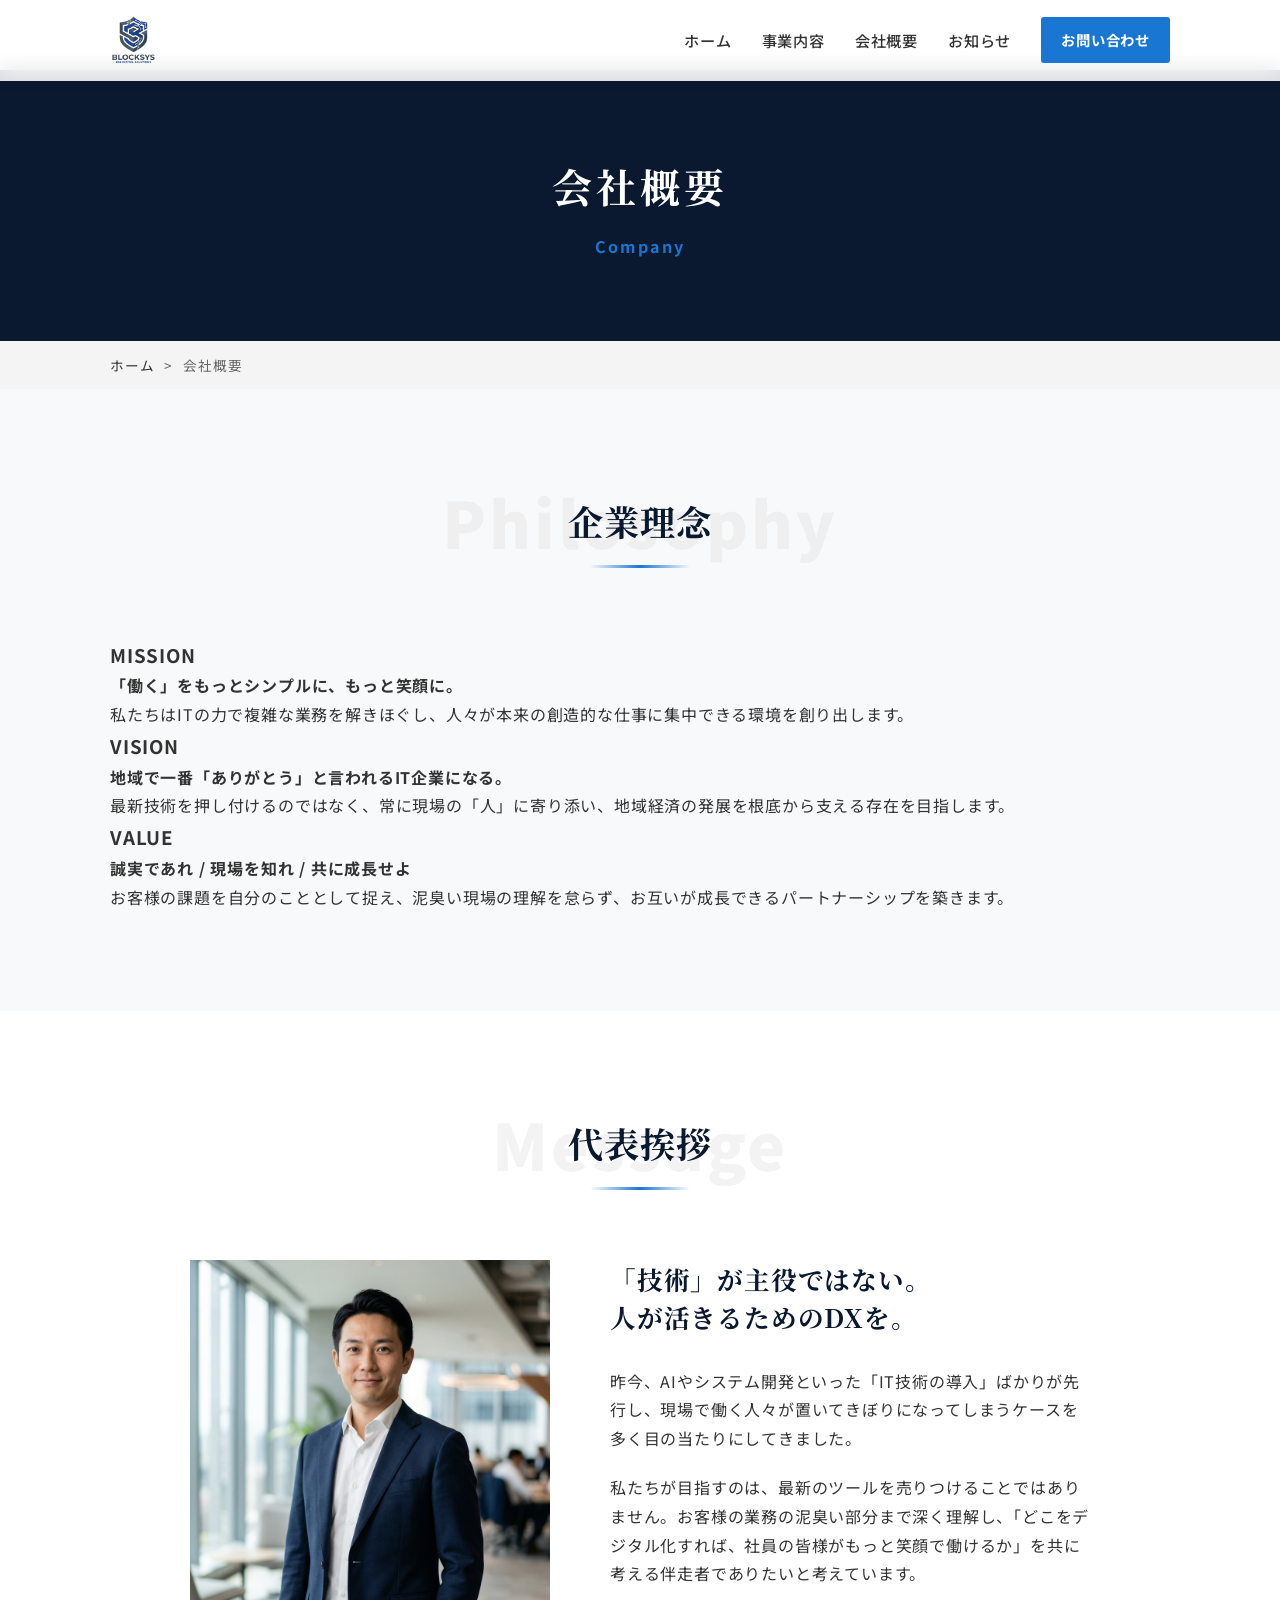
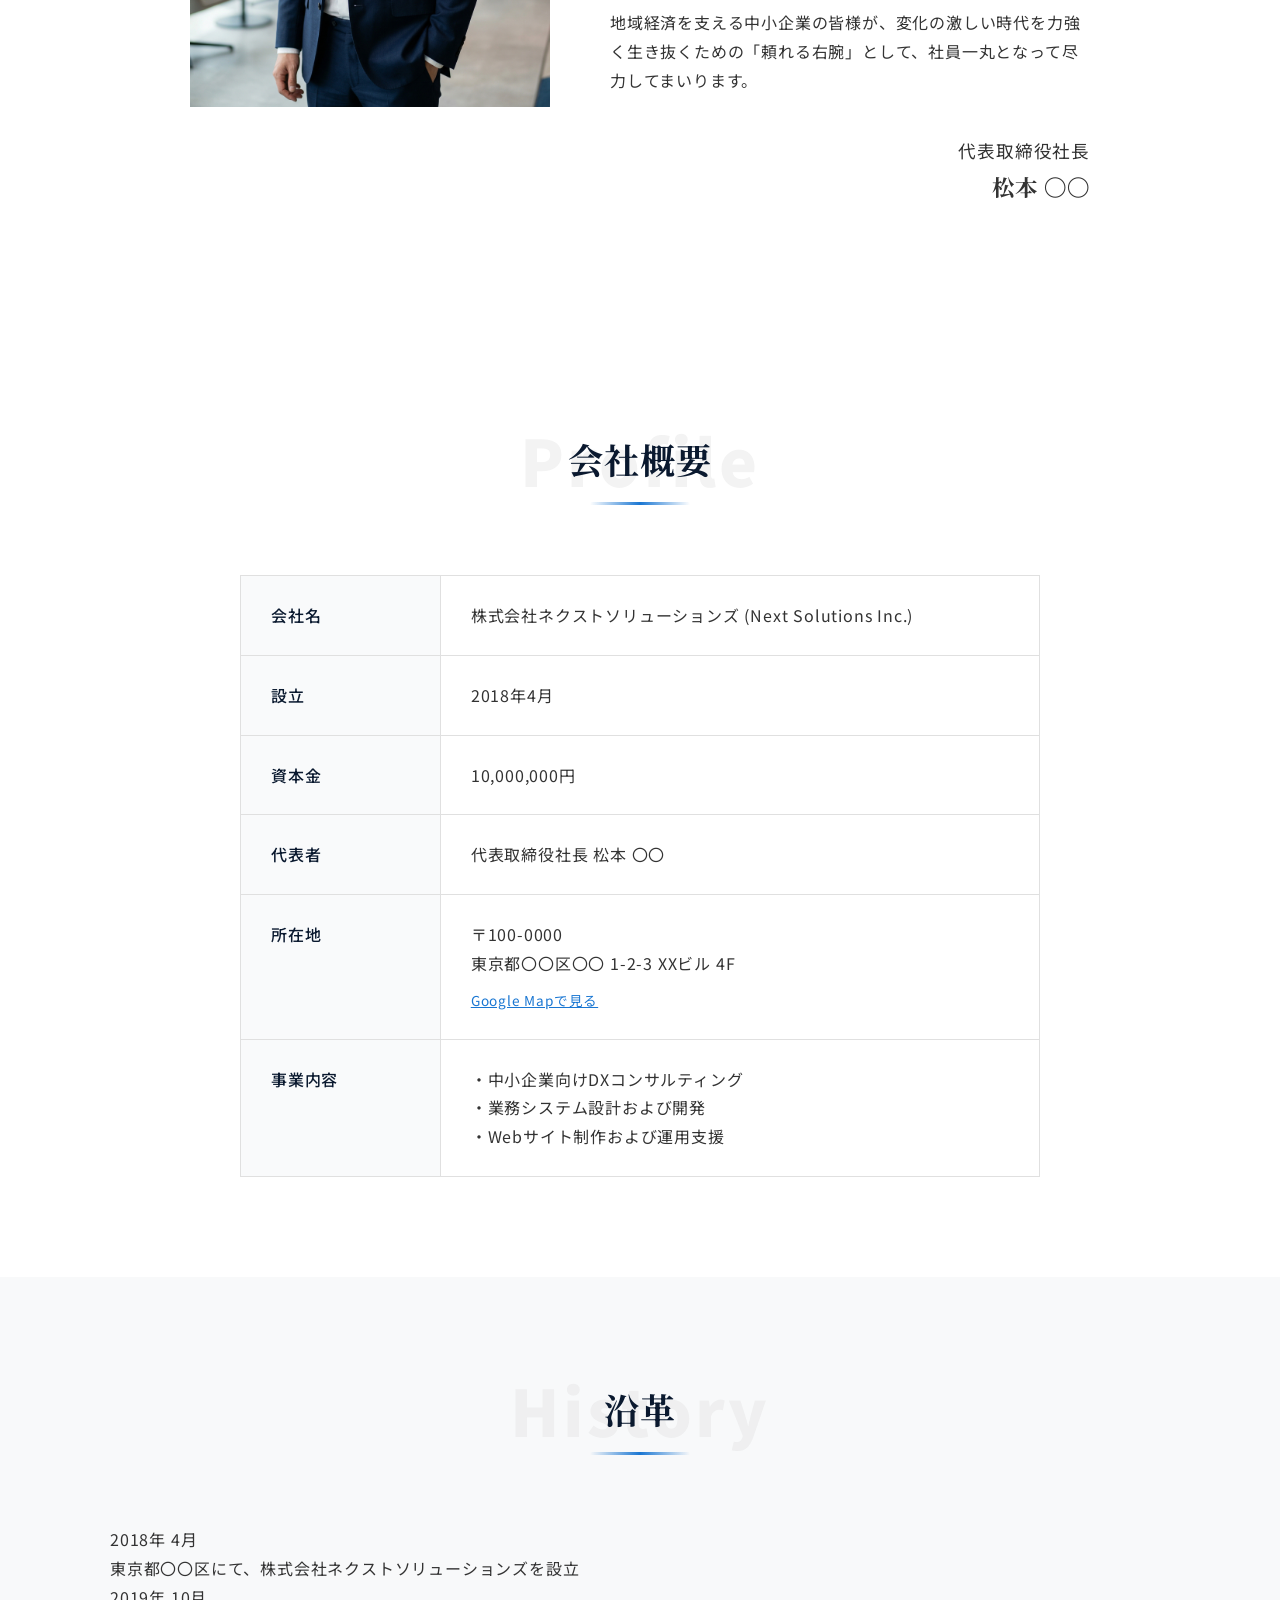
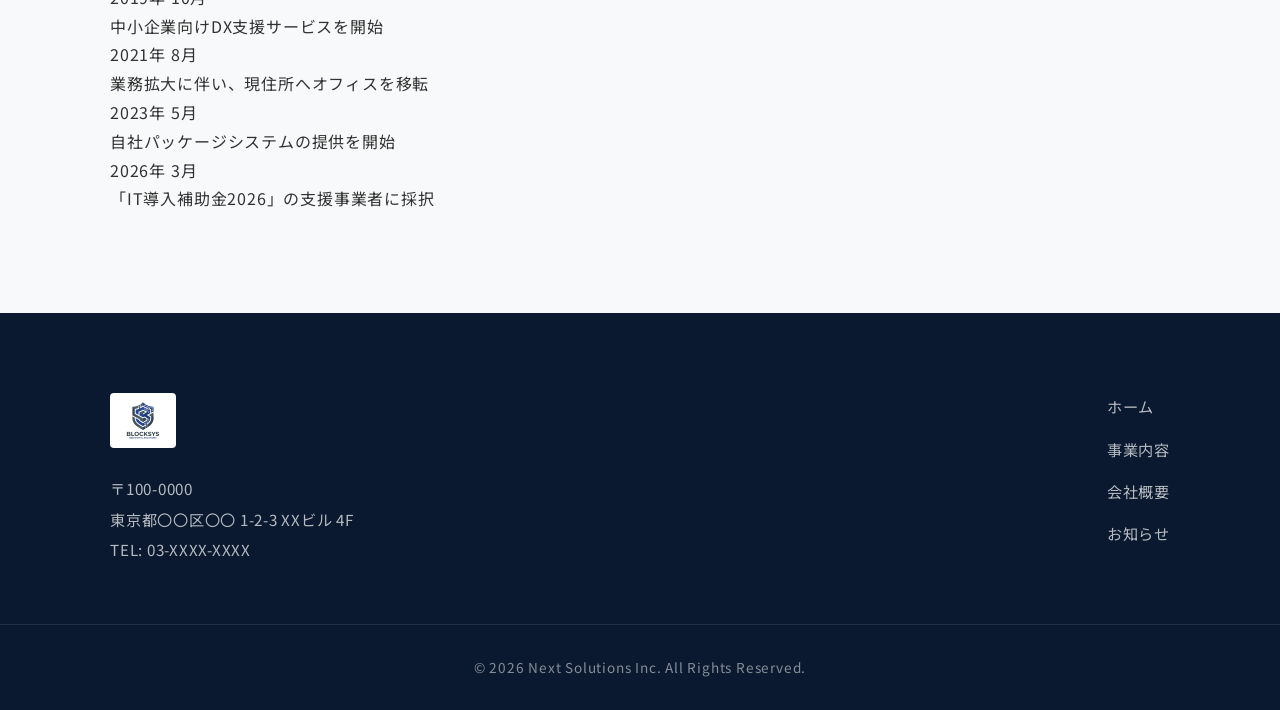
==== company.html @ 3fc7dc07 "git pull origin main --allow-unrelated-histories" ====
<!DOCTYPE html>
<html lang="ja">
<head>
    <meta charset="UTF-8">
    <meta name="viewport" content="width=device-width, initial-scale=1.0">
    <title>会社概要 | 株式会社ネクストソリューションズ</title>
    <link rel="stylesheet" href="style.css">
    <link href="https://fonts.googleapis.com/css2?family=Noto+Sans+JP:wght@400;500;700&family=Noto+Serif+JP:wght@400;700&display=swap" rel="stylesheet">
    <style>
        .fade-in-up {
            opacity: 0;
            transform: translateY(30px);
            transition: opacity 0.8s ease-out, transform 0.8s ease-out;
        }
        .fade-in-up.is-visible {
            opacity: 1;
            transform: translateY(0);
        }
    </style>
</head>
<body>

    <!-- ローディング画面 -->
    <div id="loading" class="loading">
        <div class="loading-inner">
            <img src="images/logo.png" alt="Next Solutions" class="loading-logo">
            <div class="spinner"></div>
        </div>
    </div>

    <header class="header">
        <div class="container header-inner">
            <a href="index.html" class="logo"><img src="images/logo.png" alt="Next Solutions"></a>
            <nav class="global-nav">
                <ul>
                    <li><a href="index.html">ホーム</a></li>
                    <li><a href="service.html">事業内容</a></li>
                    <li><a href="company.html">会社概要</a></li>
                    <li><a href="index.html#news">お知らせ</a></li>
                </ul>
                <a href="contact.html" class="btn-contact-header">お問い合わせ</a>
            </nav>
            <button class="menu-toggle">
                <span></span><span></span><span></span>
            </button>
        </div>
    </header>

    <div class="page-header">
        <div class="container">
            <h1 class="page-title fade-in-up">会社概要<span>Company</span></h1>
        </div>
    </div>

    <div class="breadcrumb">
        <div class="container">
            <ul>
                <li><a href="index.html">ホーム</a></li>
                <li>&gt;</li>
                <li>会社概要</li>
            </ul>
        </div>
    </div>

    <section class="philosophy section-padding bg-light">
        <div class="container">
            <h2 class="section-title text-center fade-in-up">企業理念<span>Philosophy</span></h2>
            <div class="philosophy-list">
                <div class="philosophy-item fade-in-up">
                    <h3>MISSION</h3>
                    <h4>「働く」をもっとシンプルに、もっと笑顔に。</h4>
                    <p>私たちはITの力で複雑な業務を解きほぐし、人々が本来の創造的な仕事に集中できる環境を創り出します。</p>
                </div>
                <div class="philosophy-item fade-in-up" style="transition-delay: 0.2s;">
                    <h3>VISION</h3>
                    <h4>地域で一番「ありがとう」と言われるIT企業になる。</h4>
                    <p>最新技術を押し付けるのではなく、常に現場の「人」に寄り添い、地域経済の発展を根底から支える存在を目指します。</p>
                </div>
                <div class="philosophy-item fade-in-up" style="transition-delay: 0.4s;">
                    <h3>VALUE</h3>
                    <h4>誠実であれ / 現場を知れ / 共に成長せよ</h4>
                    <p>お客様の課題を自分のこととして捉え、泥臭い現場の理解を怠らず、お互いが成長できるパートナーシップを築きます。</p>
                </div>
            </div>
        </div>
    </section>

    <section class="message section-padding">
        <div class="container">
            <h2 class="section-title text-center fade-in-up">代表挨拶<span>Message</span></h2>
            <div class="message-inner fade-in-up">
                <div class="message-image">
                    <img src="images/image_5.jpg" alt="代表取締役社長 松本">
                </div>
                <div class="message-text">
                    <h3 class="message-catch">「技術」が主役ではない。<br>人が活きるためのDXを。</h3>
                    <p>昨今、AIやシステム開発といった「IT技術の導入」ばかりが先行し、現場で働く人々が置いてきぼりになってしまうケースを多く目の当たりにしてきました。</p>
                    <p>私たちが目指すのは、最新のツールを売りつけることではありません。お客様の業務の泥臭い部分まで深く理解し、「どこをデジタル化すれば、社員の皆様がもっと笑顔で働けるか」を共に考える伴走者でありたいと考えています。</p>
                    <p>地域経済を支える中小企業の皆様が、変化の激しい時代を力強く生き抜くための「頼れる右腕」として、社員一丸となって尽力してまいります。</p>
                    <p class="signature">代表取締役社長<br><strong>松本 〇〇</strong></p>
                </div>
            </div>
        </div>
    </section>

    <section class="company-profile section-padding">
        <div class="container">
            <h2 class="section-title text-center fade-in-up">会社概要<span>Profile</span></h2>
            <table class="profile-table fade-in-up">
                <tbody>
                    <tr>
                        <th>会社名</th>
                        <td>株式会社ネクストソリューションズ (Next Solutions Inc.)</td>
                    </tr>
                    <tr>
                        <th>設立</th>
                        <td>2018年4月</td>
                    </tr>
                    <tr>
                        <th>資本金</th>
                        <td>10,000,000円</td>
                    </tr>
                    <tr>
                        <th>代表者</th>
                        <td>代表取締役社長 松本 〇〇</td>
                    </tr>
                    <tr>
                        <th>所在地</th>
                        <td>
                            〒100-0000<br>
                            東京都〇〇区〇〇 1-2-3 XXビル 4F<br>
                            <a href="#" class="map-link">Google Mapで見る</a>
                        </td>
                    </tr>
                    <tr>
                        <th>事業内容</th>
                        <td>
                            ・中小企業向けDXコンサルティング<br>
                            ・業務システム設計および開発<br>
                            ・Webサイト制作および運用支援
                        </td>
                    </tr>
                </tbody>
            </table>
        </div>
    </section>

    <section class="history section-padding bg-light">
        <div class="container">
            <h2 class="section-title text-center fade-in-up">沿革<span>History</span></h2>
            <div class="history-list">
                <div class="history-item fade-in-up">
                    <time>2018年 4月</time>
                    <p>東京都〇〇区にて、株式会社ネクストソリューションズを設立</p>
                </div>
                <div class="history-item fade-in-up">
                    <time>2019年 10月</time>
                    <p>中小企業向けDX支援サービスを開始</p>
                </div>
                <div class="history-item fade-in-up">
                    <time>2021年 8月</time>
                    <p>業務拡大に伴い、現住所へオフィスを移転</p>
                </div>
                <div class="history-item fade-in-up">
                    <time>2023年 5月</time>
                    <p>自社パッケージシステムの提供を開始</p>
                </div>
                <div class="history-item fade-in-up">
                    <time>2026年 3月</time>
                    <p>「IT導入補助金2026」の支援事業者に採択</p>
                </div>
            </div>
        </div>
    </section>

    <footer class="footer">
        <div class="container footer-inner">
            <div class="footer-info">
                <div class="footer-logo"><img src="images/logo.png" alt="Next Solutions"></div>
                <p>〒100-0000<br>東京都〇〇区〇〇 1-2-3 XXビル 4F<br>TEL: 03-XXXX-XXXX</p>
            </div>
            <div class="footer-links">
                <ul>
                    <li><a href="index.html">ホーム</a></li>
                    <li><a href="service.html">事業内容</a></li>
                    <li><a href="company.html">会社概要</a></li>
                    <li><a href="index.html#news">お知らせ</a></li>
                </ul>
            </div>
        </div>
        <div class="footer-copy">
            <p>&copy; 2026 Next Solutions Inc. All Rights Reserved.</p>
        </div>
    </footer>

    <script>
        // ローディング画面の制御
        let isLoaded = false;
        const loading = document.getElementById('loading');
        
        window.addEventListener('load', () => {
            isLoaded = true;
            if (loading) {
                loading.classList.remove('is-active');
                loading.classList.add('is-loaded');
            }
        });

        // 読み込みに時間がかかる場合（500ms以上）のみローディング画面を表示
        setTimeout(() => {
            if (!isLoaded && loading) {
                loading.classList.add('is-active');
            }
        }, 500);

        document.addEventListener('DOMContentLoaded', () => {
            const observer = new IntersectionObserver((entries) => {
                entries.forEach(entry => {
                    if (entry.isIntersecting) {
                        entry.target.classList.add('is-visible');
                        observer.unobserve(entry.target);
                    }
                });
            }, { rootMargin: '0px 0px -50px 0px' });
            document.querySelectorAll('.fade-in-up').forEach(el => observer.observe(el));

            // ヘッダーのスクロール連動表示・非表示
            let lastScrollTop = 0;
            const header = document.querySelector('.header');
            window.addEventListener('scroll', () => {
                let scrollTop = window.pageYOffset || document.documentElement.scrollTop;
                if (scrollTop > lastScrollTop && scrollTop > header.offsetHeight) {
                    header.classList.add('header--hidden');
                } else {
                    header.classList.remove('header--hidden');
                }
                lastScrollTop = scrollTop <= 0 ? 0 : scrollTop;
            });

            // ハンバーガーメニューの開閉
            const menuToggle = document.querySelector('.menu-toggle');
            const globalNav = document.querySelector('.global-nav');
            menuToggle.addEventListener('click', () => {
                document.body.classList.toggle('menu-open');
                menuToggle.classList.toggle('is-active');
                globalNav.classList.toggle('is-active');
            });
        });
    </script>
</body>
</html>
---- style.css ----
@charset "UTF-8";

/* --- 変数定義（BtoB向けのカチッとしたカラーリング） --- */
:root {
    --color-primary: #0A192F; /* 濃紺（メインカラー） */
    --color-accent: #1976D2; /* 落ち着いた青（ボタン等） */
    --color-text-main: #333333;
    --color-text-light: #666666;
    --color-bg-light: #F8F9FA;
    --color-border: #E0E0E0;
    --font-sans: 'Noto Sans JP', sans-serif;
    --font-serif: 'Noto Serif JP', serif;
    --container-width: 1100px;
}

/* --- アニメーション定義 --- */
@keyframes fadeUp {
    0% { opacity: 0; transform: translateY(30px); }
    100% { opacity: 1; transform: translateY(0); }
}
@keyframes bgZoom {
    0% { transform: scale(1); }
    100% { transform: scale(1.1); }
}
@keyframes spin {
    0% { transform: rotate(0deg); }
    100% { transform: rotate(360deg); }
}

/* --- Loading Screen --- */
.loading {
    position: fixed;
    top: 0;
    left: 0;
    width: 100%;
    height: 100vh;
    background-color: var(--color-primary);
    z-index: 9999;
    display: flex;
    justify-content: center;
    align-items: center;
    opacity: 0;
    visibility: hidden;
    transition: opacity 0.6s ease, visibility 0.6s ease;
}
.loading.is-active {
    opacity: 1;
    visibility: visible;
}
.loading.is-loaded {
    opacity: 0;
    visibility: hidden;
}
.loading-inner {
    text-align: center;
}
.loading-logo {
    width: 120px;
    margin-bottom: 25px;
    display: block;
    background-color: #fff;
    padding: 10px;
    border-radius: 8px;
}
.spinner {
    width: 40px;
    height: 40px;
    margin: 0 auto;
    border: 3px solid rgba(255, 255, 255, 0.2);
    border-top: 3px solid #fff;
    border-radius: 50%;
    animation: spin 1s linear infinite;
}

/* --- リセット & ベース --- */
* {
    margin: 0;
    padding: 0;
    box-sizing: border-box;
}

body {
    font-family: var(--font-sans);
    color: var(--color-text-main);
    line-height: 1.8;
    background-color: #fff;
    letter-spacing: 0.05em;
}

a {
    text-decoration: none;
    color: var(--color-primary);
    transition: all 0.3s ease;
}

a:hover {
    opacity: 0.7;
}

img {
    max-width: 100%;
    height: auto;
    vertical-align: bottom;
}

ul {
    list-style: none;
}

.container {
    max-width: var(--container-width);
    margin: 0 auto;
    padding: 0 20px;
}

.section-padding {
    padding: 100px 0;
}

.text-center { text-align: center; }
.mt-40 { margin-top: 40px; }
.bg-light { background-color: var(--color-bg-light); }

/* --- 見出しスタイル --- */
.section-title {
    font-family: var(--font-serif);
    font-size: 2.2rem;
    color: var(--color-primary);
    margin-bottom: 70px;
    position: relative;
    z-index: 1;
    padding-bottom: 15px;
}

.section-title span {
    position: absolute;
    top: -25px;
    left: 0;
    font-family: var(--font-sans);
    font-size: 4rem;
    color: var(--color-border);
    opacity: 0.4;
    z-index: -1;
    letter-spacing: 0.05em;
    font-weight: 900;
    pointer-events: none;
    white-space: nowrap;
}

.section-title.text-center span {
    left: 50%;
    transform: translateX(-50%);
}

.section-title::after {
    content: '';
    position: absolute;
    bottom: 0;
    left: 0;
    width: 50px;
    height: 3px;
    background: linear-gradient(90deg, var(--color-accent), transparent);
    border-radius: 2px;
}
.text-center.section-title::after {
    left: 50%;
    transform: translateX(-50%);
    background: linear-gradient(90deg, transparent, var(--color-accent), transparent);
    width: 100px;
}

/* --- ボタン --- */
.btn-primary {
    display: inline-block;
    background: linear-gradient(135deg, var(--color-accent), #0b5394);
    color: #fff;
    padding: 15px 40px;
    border-radius: 30px;
    font-weight: 500;
    transition: all 0.4s cubic-bezier(0.165, 0.84, 0.44, 1);
    box-shadow: 0 4px 15px rgba(25, 118, 210, 0.3);
    border: none;
}
.btn-primary:hover {
    background: linear-gradient(135deg, #115293, var(--color-accent));
    color: #fff;
    transform: translateY(-3px);
    box-shadow: 0 8px 25px rgba(25, 118, 210, 0.5);
}

.btn-outline {
    display: inline-block;
    border: 1px solid var(--color-primary);
    color: var(--color-primary);
    padding: 15px 40px;
    border-radius: 4px;
    font-weight: 500;
    transition: all 0.4s cubic-bezier(0.165, 0.84, 0.44, 1);
}
.btn-outline:hover {
    background-color: var(--color-primary);
    color: #fff;
    transform: translateY(-2px);
    box-shadow: 0 4px 6px rgba(10, 25, 47, 0.2);
}

.btn-large {
    font-size: 1.1rem;
    padding: 20px 60px;
}

/* --- Header --- */
.header {
    position: fixed;
    top: 0;
    left: 0;
    width: 100%;
    background-color: rgba(255, 255, 255, 0.85);
    backdrop-filter: blur(10px);
    -webkit-backdrop-filter: blur(10px);
    border-bottom: 1px solid var(--color-border);
    z-index: 1000;
    padding: 15px 0;
    box-shadow: 0 2px 10px rgba(0, 0, 0, 0.05);
    transition: transform 0.3s ease;
}

.header--hidden {
    transform: translateY(-100%);
}

.header-inner {
    display: flex;
    justify-content: space-between;
    align-items: center;
}

.logo {
    font-family: var(--font-serif);
    font-size: 1.5rem;
    font-weight: 700;
    color: var(--color-primary);
}

.logo img {
    height: 50px;
    width: auto;
}

.global-nav {
    display: flex;
    align-items: center;
}

.global-nav ul {
    display: flex;
    margin-right: 30px;
}

.global-nav ul li {
    margin-left: 30px;
}

.global-nav ul li a {
    color: var(--color-text-main);
    font-weight: 500;
    font-size: 0.95rem;
}

.btn-contact-header {
    background-color: var(--color-accent);
    color: #fff;
    padding: 10px 20px;
    border-radius: 3px;
    font-size: 0.9rem;
    font-weight: bold;
}

.menu-toggle {
    display: none; /* PCでは非表示 */
    z-index: 1002;
}

/* --- Hero (FV) --- */
.fv {
    position: relative;
    height: 80vh;
    min-height: 500px;
    display: flex;
    align-items: center;
    margin-top: 70px; /* ヘッダーの高さ分 */
}

.fv-bg {
    position: absolute;
    top: 0;
    left: 0;
    width: 100%;
    height: 100%;
    z-index: -1;
    overflow: hidden;
}

.fv-bg img,
.fv-bg video {
    width: 100%;
    height: 100%;
    object-fit: cover;
    opacity: 0.3; /* 背景画像を暗くしてテキストを読みやすく */
}
.fv-bg img {
    animation: bgZoom 20s linear infinite alternate;
}

.fv::after {
    content: '';
    position: absolute;
    top: 0;
    left: 0;
    width: 100%;
    height: 100%;
    background: linear-gradient(to right, rgba(10, 25, 47, 0.9) 0%, rgba(10, 25, 47, 0.4) 100%);
    z-index: -1;
}

.fv-content {
    color: #fff;
    animation: fadeUp 1.2s cubic-bezier(0.2, 0.8, 0.2, 1) forwards;
}

.fv-catch {
    font-family: var(--font-serif);
    font-size: 3.5rem;
    line-height: 1.3;
    margin-bottom: 20px;
}

.fv-sub {
    font-size: 1.1rem;
    line-height: 1.8;
}

.fv-content p{
    font-size: 1rem;
    line-height: 1.5;
}

/* --- News --- */
.news-inner {
    display: flex;
    gap: 60px;
}

.news .section-title {
    flex-shrink: 0;
    margin-bottom: 0;
}

.news-list {
    flex-grow: 1;
}

.news-list li {
    border-bottom: 1px solid var(--color-border);
}

.news-list li:first-child {
    border-top: 1px solid var(--color-border);
}

.news-list a {
    display: flex;
    align-items: center;
    padding: 20px 10px;
    color: var(--color-text-main);
    position: relative;
    transition: all 0.4s cubic-bezier(0.165, 0.84, 0.44, 1);
}

.news-list a::after {
    content: '\203A';
    position: absolute;
    right: 20px;
    font-size: 1.5rem;
    color: #ccc;
    transition: right 0.3s ease, color 0.3s ease;
}

.news-list a:hover {
    background-color: var(--color-bg-light);
    padding-left: 15px;
}

.news-list a:hover::after {
    right: 15px;
    color: var(--color-accent);
}

.news-list time {
    font-family: Arial, sans-serif;
    color: var(--color-text-light);
    width: 120px;
    flex-shrink: 0;
}

.category {
    font-size: 0.8rem;
    padding: 3px 12px;
    border-radius: 20px;
    margin-right: 20px;
    flex-shrink: 0;
}

.cat-info { background-color: #e0e0e0; }
.cat-press { background-color: var(--color-accent); color: #fff; }

.news-title {
    flex-grow: 1;
}

/* --- Service --- */
.service-grid {
    display: grid;
    grid-template-columns: repeat(3, 1fr);
    gap: 40px;
}

.service-card {
    background-color: #fff;
    padding: 40px 30px;
    border: 1px solid rgba(0,0,0,0.03);
    border-radius: 12px;
    text-align: center;
    box-shadow: 0 5px 15px rgba(0, 0, 0, 0.05);
    transition: transform 0.5s cubic-bezier(0.165, 0.84, 0.44, 1), box-shadow 0.5s cubic-bezier(0.165, 0.84, 0.44, 1);
    position: relative;
    overflow: hidden;
}

.service-card::before {
    content: '';
    position: absolute;
    top: 0; left: 0; width: 100%; height: 4px;
    background: linear-gradient(90deg, var(--color-accent), #4fc3f7);
    transform: scaleX(0);
    transform-origin: left;
    transition: transform 0.4s ease;
}

.service-card:hover {
    transform: translateY(-10px);
    box-shadow: 0 15px 30px rgba(0, 0, 0, 0.1);
}

.service-card:hover::before {
    transform: scaleX(1);
}

.service-icon {
    margin-bottom: 25px;
}

.service-icon img {
    width: 80px;
    height: 80px;
}

.service-card h3 {
    font-family: var(--font-serif);
    font-size: 1.4rem;
    color: var(--color-primary);
    margin-bottom: 15px;
}

.service-card p {
    font-size: 0.95rem;
    color: var(--color-text-light);
    text-align: left;
}

/* --- Features (選ばれる理由) --- */
.features-grid {
    display: grid;
    grid-template-columns: repeat(3, 1fr);
    gap: 40px;
    margin-top: 50px;
}

.feature-item {
    background-color: #fff;
    padding: 40px 30px;
    border-radius: 8px;
    border-top: 5px solid var(--color-accent);
    box-shadow: 0 4px 15px rgba(0,0,0,0.05);
    position: relative;
}

.feature-num {
    position: absolute;
    top: -25px;
    left: 30px;
    font-family: Arial, sans-serif;
    font-size: 3.5rem;
    font-weight: 700;
    color: var(--color-bg-light);
    text-shadow: -1px -1px 0 var(--color-border), 1px -1px 0 var(--color-border), -1px 1px 0 var(--color-border), 1px 1px 0 var(--color-border);
    line-height: 1;
}

.feature-item h3 {
    font-family: var(--font-serif);
    font-size: 1.3rem;
    color: var(--color-primary);
    margin-bottom: 20px;
    line-height: 1.5;
    margin-top: 10px;
}

/* --- Case Study (導入事例) --- */
.case-grid {
    display: grid;
    grid-template-columns: repeat(2, 1fr);
    gap: 40px;
}

.case-card {
    display: flex;
    flex-direction: column;
    background-color: #fff;
    border-radius: 8px;
    overflow: hidden;
    box-shadow: 0 4px 15px rgba(0,0,0,0.05);
    color: var(--color-text-main);
}

.case-card:hover {
    transform: translateY(-5px);
    box-shadow: 0 10px 20px rgba(0,0,0,0.1);
    opacity: 1;
}

.case-card:hover .case-image img {
    transform: scale(1.05);
}

.case-image {
    overflow: hidden;
    height: 240px;
}

.case-image img {
    width: 100%;
    height: 100%;
    object-fit: cover;
    transition: transform 0.5s ease;
}

.case-content {
    padding: 30px;
    flex-grow: 1;
    display: flex;
    flex-direction: column;
}

.case-category {
    display: inline-block;
    background-color: var(--color-bg-light);
    color: var(--color-text-light);
    font-size: 0.8rem;
    padding: 4px 12px;
    border-radius: 4px;
    margin-bottom: 15px;
    align-self: flex-start;
}

.case-title {
    font-size: 1.1rem;
    font-weight: 700;
    margin-bottom: 20px;
    line-height: 1.5;
    flex-grow: 1;
}

.case-client {
    font-size: 0.9rem;
    color: var(--color-text-light);
    text-align: right;
    border-top: 1px solid var(--color-border);
    padding-top: 15px;
}

/* --- Company --- */
.company-inner {
    display: flex;
    align-items: center;
    gap: 60px;
}

.company-image {
    flex: 1;
    position: relative;
    z-index: 1;
}
.company-image::before {
    content: '';
    position: absolute;
    top: -15px;
    left: -15px;
    width: 100%;
    height: 100%;
    border: 2px solid var(--color-accent);
    border-radius: 8px;
    z-index: -1;
    transition: transform 0.4s ease;
}
.company-inner:hover .company-image::before {
    transform: translate(10px, 10px);
}
.company-image img {
    border-radius: 8px;
    box-shadow: 0 10px 30px rgba(0,0,0,0.1);
}

.company-text {
    flex: 1;
}

.company-catch {
    font-family: var(--font-serif);
    font-size: 1.8rem;
    color: var(--color-primary);
    margin-bottom: 25px;
    line-height: 1.5;
}

/* --- Contact CTA --- */
.contact-cta {
    background-color: var(--color-primary);
    color: #fff;
    padding: 80px 0;
}

.contact-cta h2 {
    font-family: var(--font-serif);
    font-size: 2rem;
    margin-bottom: 15px;
}

.contact-cta p {
    margin-bottom: 30px;
}

/* --- Footer --- */
.footer {
    background-color: var(--color-primary);
    color: rgba(255, 255, 255, 0.7);
    padding: 80px 0 30px;
    font-size: 0.95rem;
}

.footer-inner {
    display: flex;
    justify-content: space-between;
    align-items: flex-start;
    margin-bottom: 60px;
}

.footer-info p {
    line-height: 2;
    letter-spacing: 0.05em;
}

.footer-logo {
    margin-bottom: 25px;
}

.footer-logo img {
    height: 55px;
    width: auto;
    background-color: #fff;
    padding: 8px 15px;
    border-radius: 4px;
}

.footer-links {
    display: flex;
    gap: 80px;
}

.footer-links a {
    color: rgba(255, 255, 255, 0.7);
    display: inline-block;
    margin-bottom: 15px;
    position: relative;
    transition: color 0.3s ease, transform 0.3s ease;
}

.footer-links a:hover {
    color: #fff;
    transform: translateX(5px);
}

.footer-copy {
    text-align: center;
    border-top: 1px solid rgba(255, 255, 255, 0.1);
    padding-top: 30px;
    font-size: 0.85rem;
    color: rgba(255, 255, 255, 0.5);
}

/* --- Responsive (Tablet & Mobile) --- */
@media screen and (max-width: 992px) {
    .news-inner, .company-inner {
        flex-direction: column;
        gap: 30px;
    }
    .service-grid {
        grid-template-columns: repeat(2, 1fr);
    }
    .features-grid, .case-grid {
        grid-template-columns: 1fr;
    }
    .flow-list {
        flex-wrap: wrap;
        gap: 60px 20px;
    }
    .flow-item {
        flex: 0 0 calc(50% - 10px);
    }
    .flow-item:not(:last-child)::after {
        display: none;
    }
}

@media screen and (max-width: 768px) {
    .menu-toggle {
        display: block;
        background: none;
        border: none;
        width: 30px;
        height: 20px;
        position: relative;
        cursor: pointer;
    }
    .menu-toggle span {
        display: block;
        width: 100%;
        height: 2px;
        background-color: var(--color-primary);
        position: absolute;
        left: 0;
        transition: all 0.3s ease;
    }
    .menu-toggle span:nth-child(1) { top: 0; }
    .menu-toggle span:nth-child(2) { top: 9px; }
    .menu-toggle span:nth-child(3) { bottom: 0; }

    /* ハンバーガーメニュー開閉アニメーション */
    .menu-toggle.is-active span:nth-child(1) {
        top: 9px;
        transform: rotate(45deg);
    }
    .menu-toggle.is-active span:nth-child(2) {
        opacity: 0;
    }
    .menu-toggle.is-active span:nth-child(3) {
        top: 9px;
        transform: rotate(-45deg);
    }

    /* メニューオープン時の背景固定 */
    body.menu-open {
        overflow: hidden;
    }

    /* ドロワーメニュー */
    .global-nav {
        position: fixed;
        top: 0;
        right: 0;
        width: 85%;
        max-width: 320px;
        height: 100vh;
        background-color: var(--color-primary);
        z-index: 1001;
        padding: 80px 0 40px;
        transform: translateX(100%);
        transition: transform 0.5s cubic-bezier(0.2, 0.8, 0.2, 1);
        display: flex;
        flex-direction: column;
    }
    .global-nav.is-active {
        transform: translateX(0);
    }
    .global-nav ul {
        flex-direction: column;
        margin-right: 0;
        width: 100%;
        flex-grow: 1;
    }
    .global-nav ul li {
        margin-left: 0;
        border-bottom: 1px solid rgba(255, 255, 255, 0.1);
    }
    .global-nav ul li a {
        color: #fff;
        padding: 18px 25px;
        display: block;
    }
    .global-nav .btn-contact-header {
        margin: 30px 25px 0;
        text-align: center;
        display: block;
    }

    .flow-list {
        flex-direction: column;
        gap: 50px;
    }
    .flow-item { flex: 0 0 100%; width: 100%; }

    .fv-catch { font-size: 2.2rem; }
    .service-grid { grid-template-columns: 1fr; }
    
    .news-list a {
        flex-direction: column;
        align-items: flex-start;
    }
    .news-list time, .category {
        margin-bottom: 10px;
    }

    /* スマホ表示でのデザイン微調整 */
    .section-title span {
        font-size: 3rem;
        top: -15px;
    }
    .company-image::before,
    .service-row-image::before {
        display: none;
    }

    .footer-inner {
        flex-direction: column;
        align-items: center;
        text-align: center;
        gap: 40px;
    }
    .footer-links {
        width: 100%;
    }
    .footer-links ul {
        display: grid;
        grid-template-columns: repeat(2, 1fr);
        gap: 10px 15px;
        max-width: 320px;
        margin: 0 auto;
    }
    .footer-links a {
        margin-bottom: 0;
        padding: 10px;
        border-radius: 4px;
        display: block;
        background-color: rgba(255, 255, 255, 0.05);
    }
    .footer-links a:hover {
        transform: none;
        background-color: rgba(255, 255, 255, 0.15);
    }
}

/* =========================================================
   下層ページ用スタイル (company.html等)
   ========================================================= */

/* --- Page Header (下層ページのメインビジュアル) --- */
.page-header {
    margin-top: 70px; /* ヘッダーの高さ分 */
    background-color: var(--color-primary);
    background-image: linear-gradient(rgba(10, 25, 47, 0.9), rgba(10, 25, 47, 0.8)), url('https://via.placeholder.com/1920x400/1A2530/ffffff?text=Company+Header');
    background-size: cover;
    background-position: center;
    padding: 80px 0;
    text-align: center;
    color: #fff;
}

.page-title {
    font-family: var(--font-serif);
    font-size: 2.5rem;
    letter-spacing: 0.1em;
    animation: fadeUp 1s cubic-bezier(0.2, 0.8, 0.2, 1) forwards;
}

.page-title span {
    display: block;
    font-family: var(--font-sans);
    font-size: 1rem;
    color: var(--color-accent);
    margin-top: 10px;
    letter-spacing: 0.15em;
}

/* --- パンくずリスト --- */
.breadcrumb {
    background-color: #f4f4f4;
    padding: 12px 0;
    font-size: 0.85rem;
}

.breadcrumb ul {
    display: flex;
    align-items: center;
}

.breadcrumb li {
    margin-right: 10px;
    color: var(--color-text-light);
}

.breadcrumb li a {
    color: var(--color-text-main);
}

.breadcrumb li a:hover {
    color: var(--color-accent);
}

/* --- 代表挨拶 (Message) --- */
.message-inner {
    display: flex;
    align-items: flex-start;
    gap: 60px;
    max-width: 900px;
    margin: 0 auto;
}

.message-image {
    flex: 0 0 40%;
}

.message-text {
    flex: 1;
}

.message-catch {
    font-family: var(--font-serif);
    font-size: 1.6rem;
    color: var(--color-primary);
    line-height: 1.5;
    margin-bottom: 30px;
}

.message-text p {
    margin-bottom: 20px;
}

.signature {
    margin-top: 40px;
    text-align: right;
    font-size: 1.1rem;
}

.signature strong {
    font-size: 1.4rem;
    font-family: var(--font-serif);
    margin-left: 10px;
}

/* --- 会社概要テーブル (Profile Table) --- */
.profile-table {
    width: 100%;
    max-width: 800px;
    margin: 0 auto;
    border-collapse: collapse;
    background-color: #fff;
}

.profile-table th, 
.profile-table td {
    padding: 25px 30px;
    border: 1px solid var(--color-border);
    text-align: left;
    vertical-align: top;
}

.profile-table th {
    width: 25%;
    background-color: #f9fafb;
    font-weight: 500;
    color: var(--color-primary);
}

.map-link {
    display: inline-block;
    margin-top: 10px;
    font-size: 0.85rem;
    color: var(--color-accent);
    text-decoration: underline;
}

/* --- レスポンシブ追加 (下層ページ) --- */
@media screen and (max-width: 768px) {
    .page-header {
        padding: 50px 0;
    }
    .page-title {
        font-size: 2rem;
    }
    .message-inner {
        flex-direction: column;
        gap: 40px;
    }
    .message-image {
        flex: 0 0 100%;
        max-width: 300px;
        margin: 0 auto;
    }
    .profile-table th, 
    .profile-table td {
        display: block;
        width: 100%;
    }
    .profile-table th {
        border-bottom: none;
        padding-bottom: 10px;
        background-color: transparent;
    }
    .profile-table td {
        border-top: none;
        padding-top: 0;
    }
}
/* =========================================================
   Service & Contact 下層ページ用追加スタイル
   ========================================================= */

/* --- Service (ジグザグレイアウト) --- */
.service-row {
    display: flex;
    align-items: center;
    gap: 60px;
    margin-bottom: 100px;
}

.service-row:last-child {
    margin-bottom: 0;
}

/* クラス名「reverse」がついている場合は左右を反転させる */
.service-row.reverse {
    flex-direction: row-reverse;
}

.service-row-image {
    flex: 1;
    position: relative;
    z-index: 1;
}
.service-row-image::before {
    content: '';
    position: absolute;
    bottom: -15px;
    right: -15px;
    width: 100%;
    height: 100%;
    background-color: var(--color-accent);
    border-radius: 8px;
    z-index: -1;
    transition: transform 0.4s ease;
}
.service-row:hover .service-row-image::before {
    transform: translate(-10px, -10px);
}
.service-row-image img {
    border-radius: 8px;
    box-shadow: 0 10px 30px rgba(0,0,0,0.1);
}

.service-row-text {
    flex: 1;
}

.service-num {
    display: inline-block;
    font-family: var(--font-en, sans-serif);
    font-size: 3rem;
    font-weight: 700;
    color: var(--color-border);
    margin-bottom: 10px;
}

.service-title {
    font-family: var(--font-serif);
    font-size: 2rem;
    color: var(--color-primary);
    margin-bottom: 20px;
}

/* --- Flow (導入の流れ) --- */
.flow-list {
    display: flex;
    justify-content: space-between;
    align-items: stretch;
    margin-top: 80px;
    gap: 30px;
}

.flow-item {
    flex: 1;
    background-color: #fff;
    padding: 50px 25px 30px;
    border-radius: 12px;
    box-shadow: 0 5px 20px rgba(0, 0, 0, 0.05);
    text-align: center;
    position: relative;
    border-bottom: 4px solid var(--color-accent);
    transition: transform 0.3s ease, box-shadow 0.3s ease;
}

.flow-item:hover {
    transform: translateY(-5px);
    box-shadow: 0 10px 30px rgba(0, 0, 0, 0.1);
}

.flow-item:not(:last-child)::after {
    content: '';
    position: absolute;
    top: 50%;
    right: -20px;
    width: 12px;
    height: 12px;
    border-top: 3px solid var(--color-border);
    border-right: 3px solid var(--color-border);
    transform: translateY(-50%) rotate(45deg);
}

.flow-item .flow-num {
    position: absolute;
    top: -30px;
    left: 50%;
    transform: translateX(-50%);
    display: inline-flex;
    align-items: center;
    justify-content: center;
    width: 60px;
    height: 60px;
    background: linear-gradient(135deg, var(--color-accent), #0b5394);
    border-radius: 50%;
    font-family: Arial, sans-serif;
    font-size: 1.4rem;
    font-weight: 700;
    color: #fff;
    box-shadow: 0 5px 15px rgba(25, 118, 210, 0.3);
}

.flow-item h3 {
    font-size: 1.1rem;
    font-weight: 700;
    color: var(--color-primary);
    margin-bottom: 15px;
}

.flow-item p {
    font-size: 0.9rem;
    text-align: left;
    color: var(--color-text-light);
    line-height: 1.6;
}

/* --- Contact Form (フォーム周り) --- */
.form-wrapper {
    max-width: 800px;
    margin: 0 auto;
    background-color: #f9fafb;
    padding: 60px;
    border-radius: 8px;
    border: 1px solid var(--color-border);
}

.mb-40 { margin-bottom: 40px; }

.form-group {
    margin-bottom: 30px;
}

.form-group label {
    display: block;
    font-weight: 500;
    margin-bottom: 10px;
    color: var(--color-primary);
}

.asterisk {
    color: #d32f2f;
    font-weight: bold;
    margin-left: 4px;
}

.required {
    display: inline-block;
    background-color: #d32f2f;
    color: #fff;
    font-size: 0.75rem;
    padding: 2px 8px;
    border-radius: 3px;
    margin-left: 10px;
    vertical-align: middle;
}

.form-control {
    width: 100%;
    padding: 15px;
    border: 1px solid #ccc;
    border-radius: 4px;
    font-family: inherit;
    font-size: 1rem;
    background-color: #fff;
    transition: border-color 0.3s;
}

.form-control:focus {
    outline: none;
    border-color: var(--color-accent);
    box-shadow: 0 0 5px rgba(25, 118, 210, 0.2);
}

textarea.form-control {
    resize: vertical;
}

.privacy-note {
    font-size: 0.85rem;
    margin-bottom: 20px;
}

.privacy-note a {
    text-decoration: underline;
}

.btn-primary {
    border: none;
    cursor: pointer;
}

/* --- Responsive追加 --- */
@media screen and (max-width: 768px) {
    .service-row, .service-row.reverse {
        flex-direction: column;
        gap: 30px;
        margin-bottom: 60px;
    }
    .service-num {
        font-size: 2.5rem;
    }
    .service-title {
        font-size: 1.6rem;
    }
    .form-wrapper {
        padding: 30px 20px;
    }
}
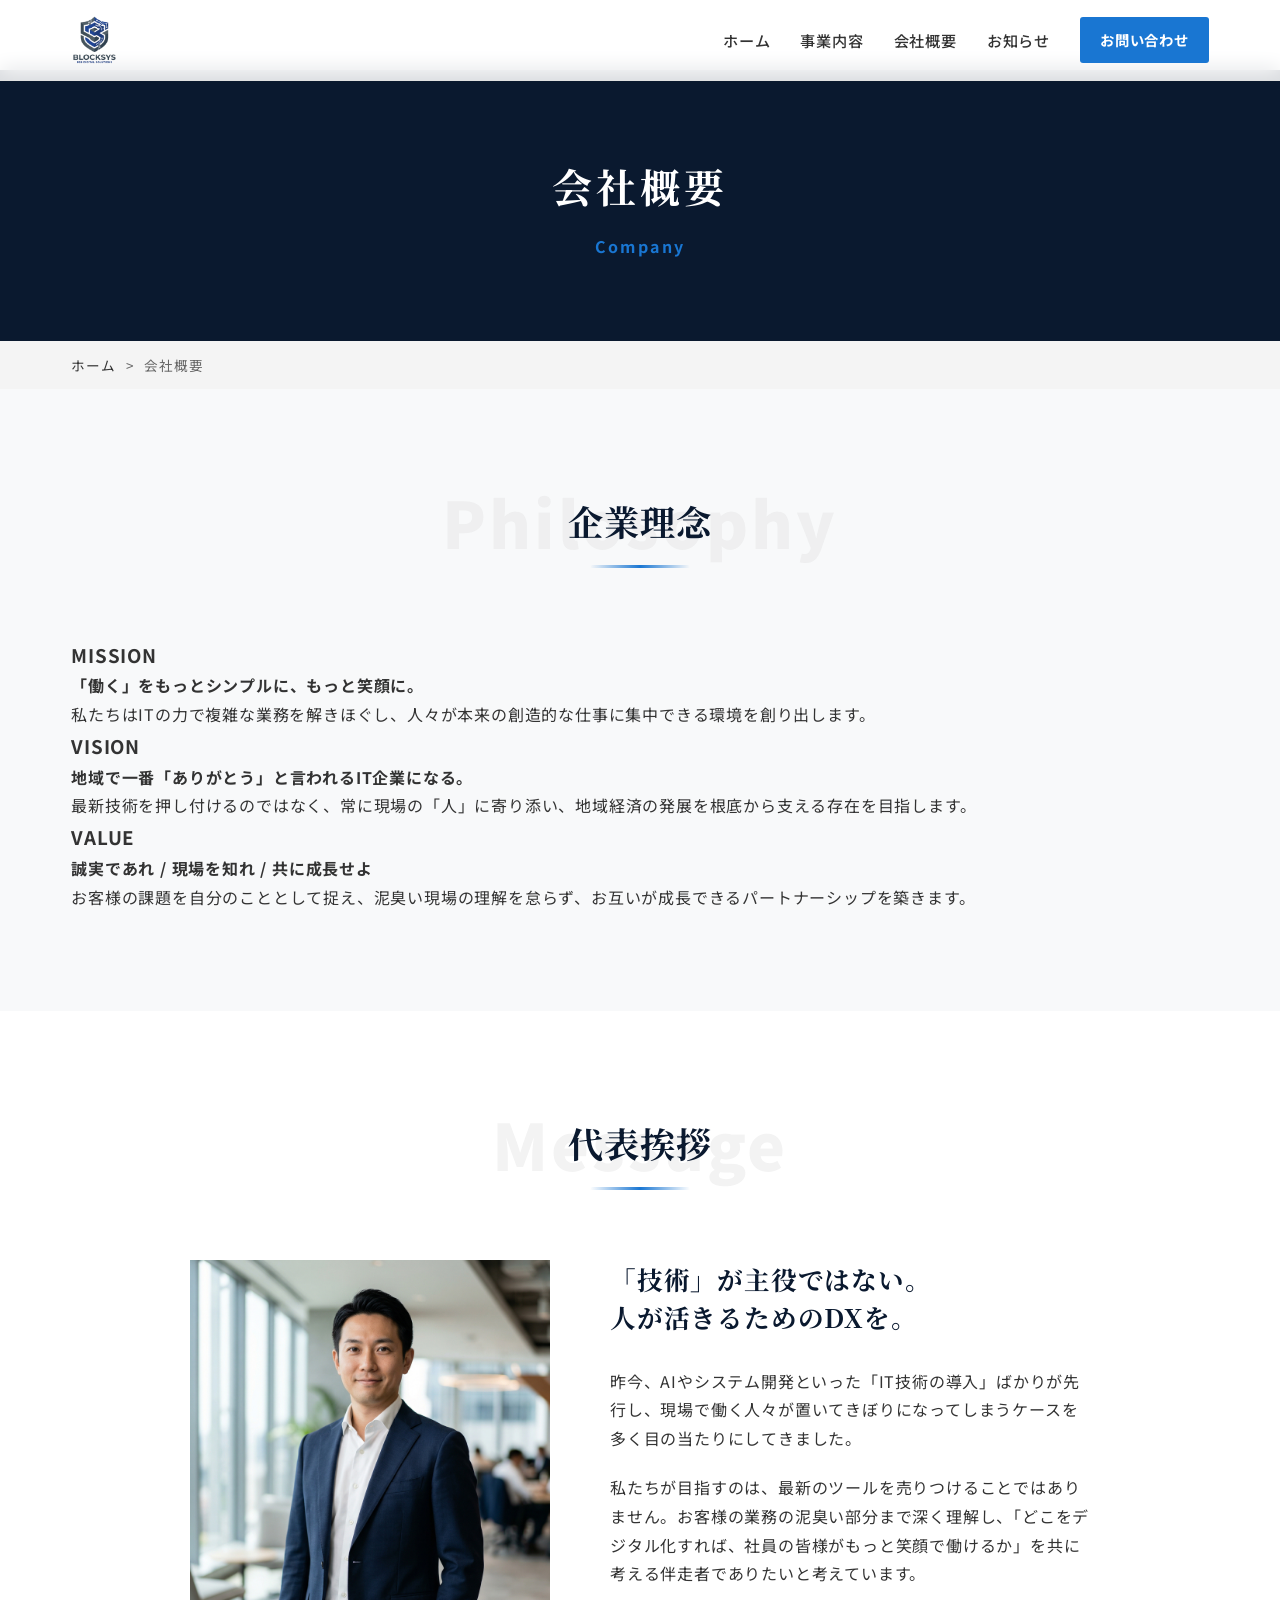
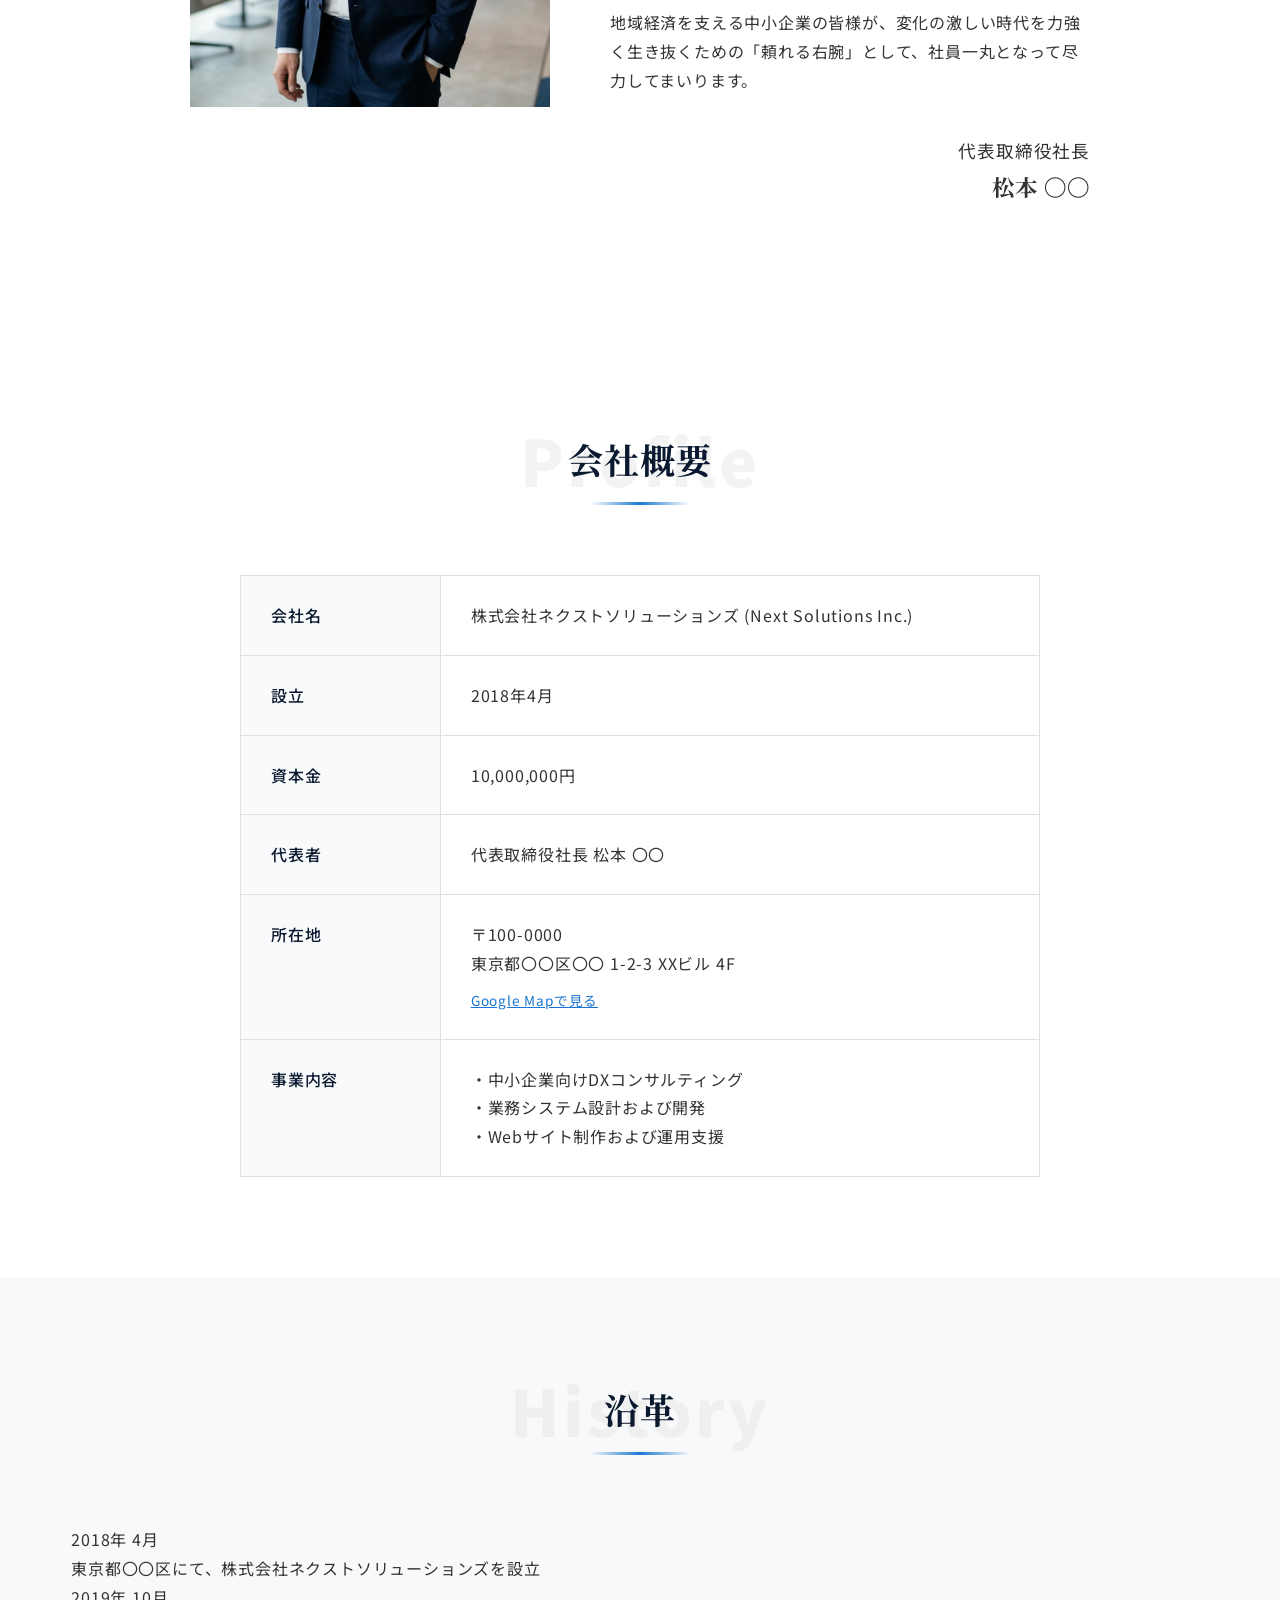
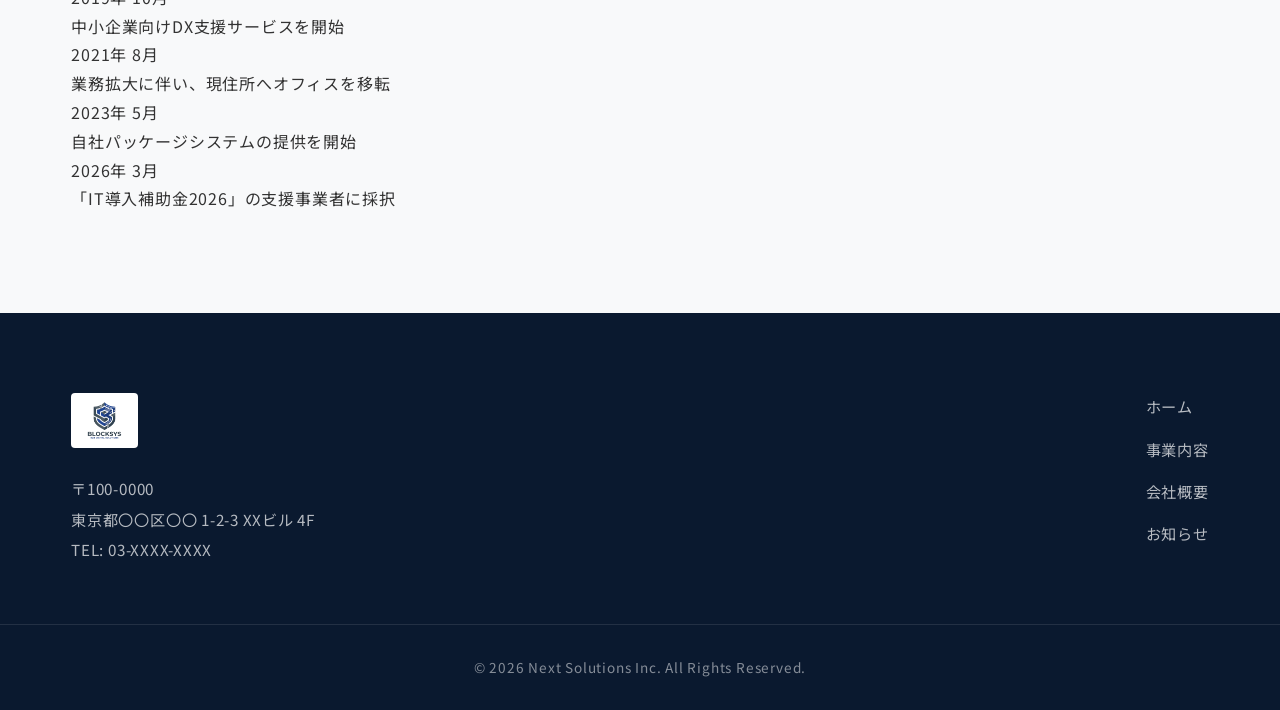
==== commit b8608ada: "1" ====
--- a/company.html
+++ b/company.html
@@ -16,6 +16,14 @@
             opacity: 1;
             transform: translateY(0);
         }
+
+        /* 大きい画面での左右の余白を調整し、コンテンツ幅を広げる */
+        .container {
+            max-width: 1440px !important;
+            width: 92% !important;
+            margin-left: auto !important;
+            margin-right: auto !important;
+        }
     </style>
 </head>
 <body>
--- a/style.css
+++ b/style.css
@@ -349,6 +349,7 @@
 .news-inner {
     display: flex;
     gap: 60px;
+    align-items: flex-start;
 }
 
 .news .section-title {
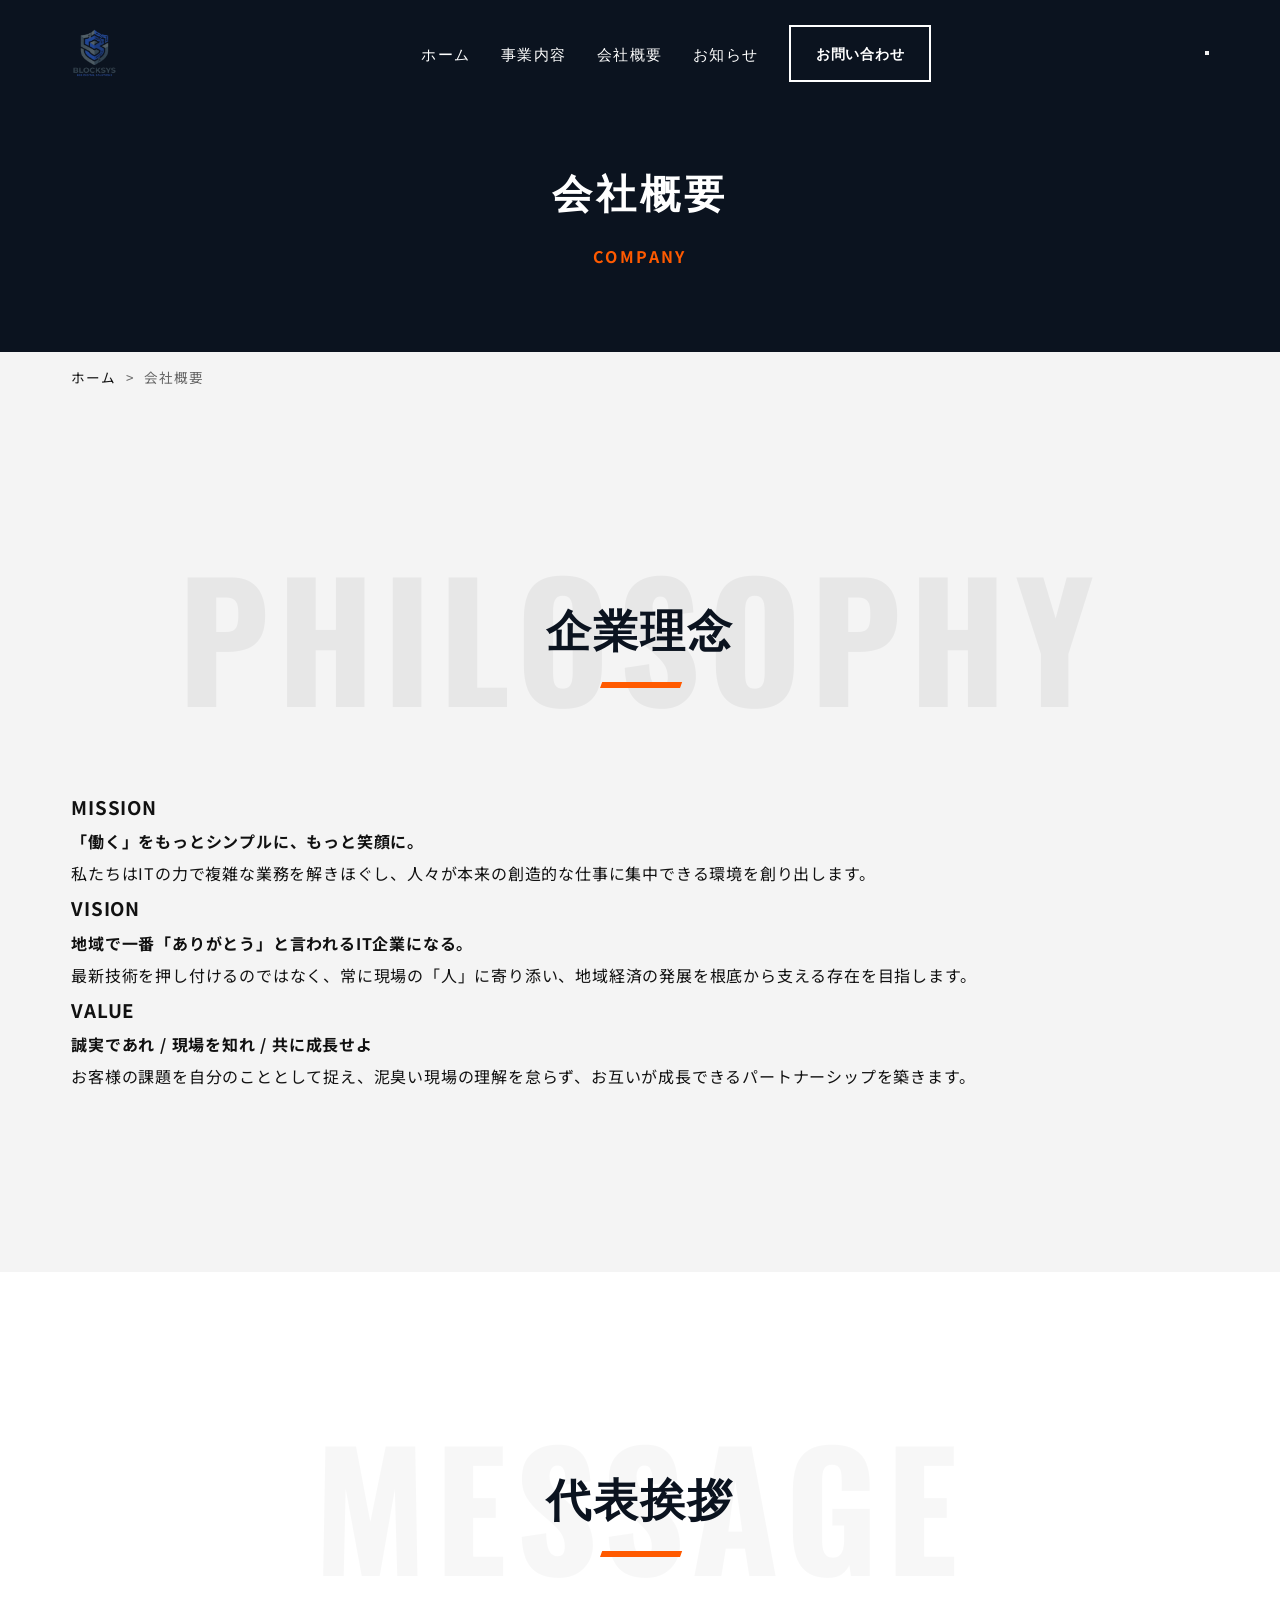
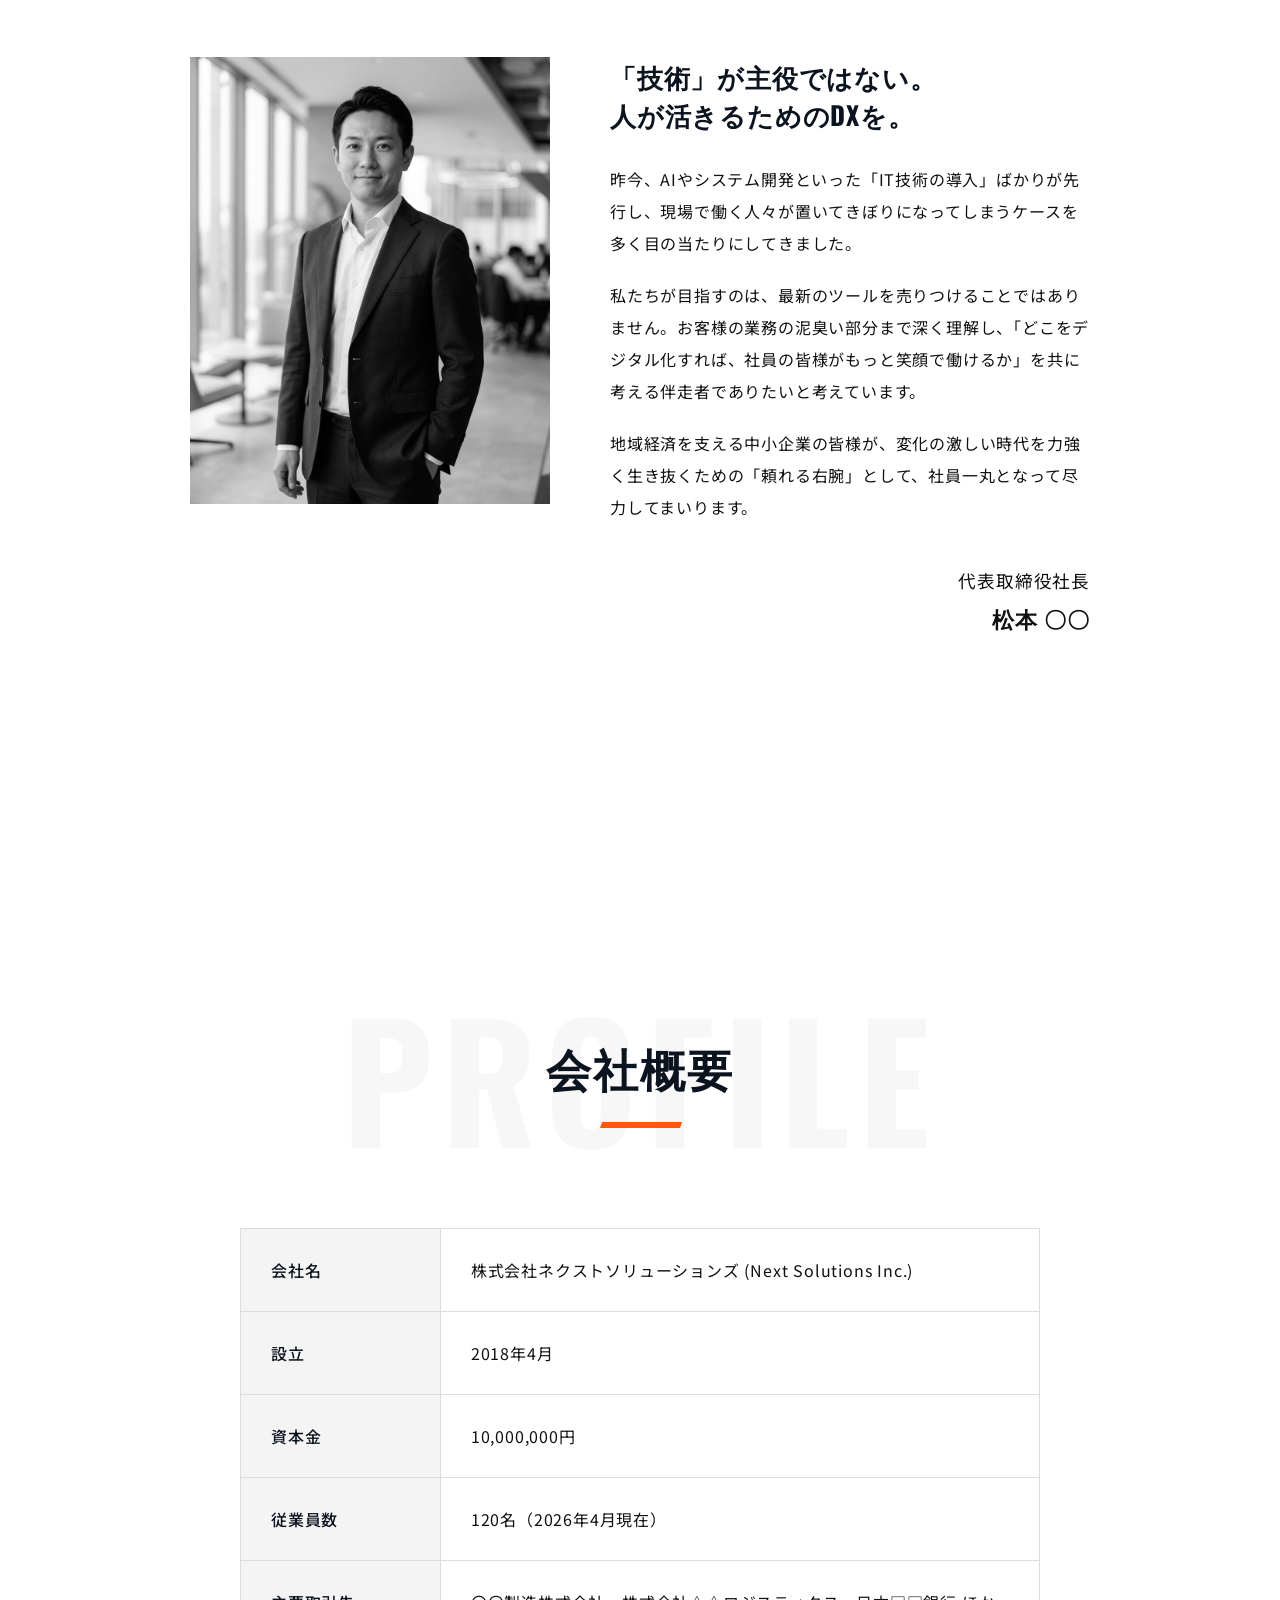
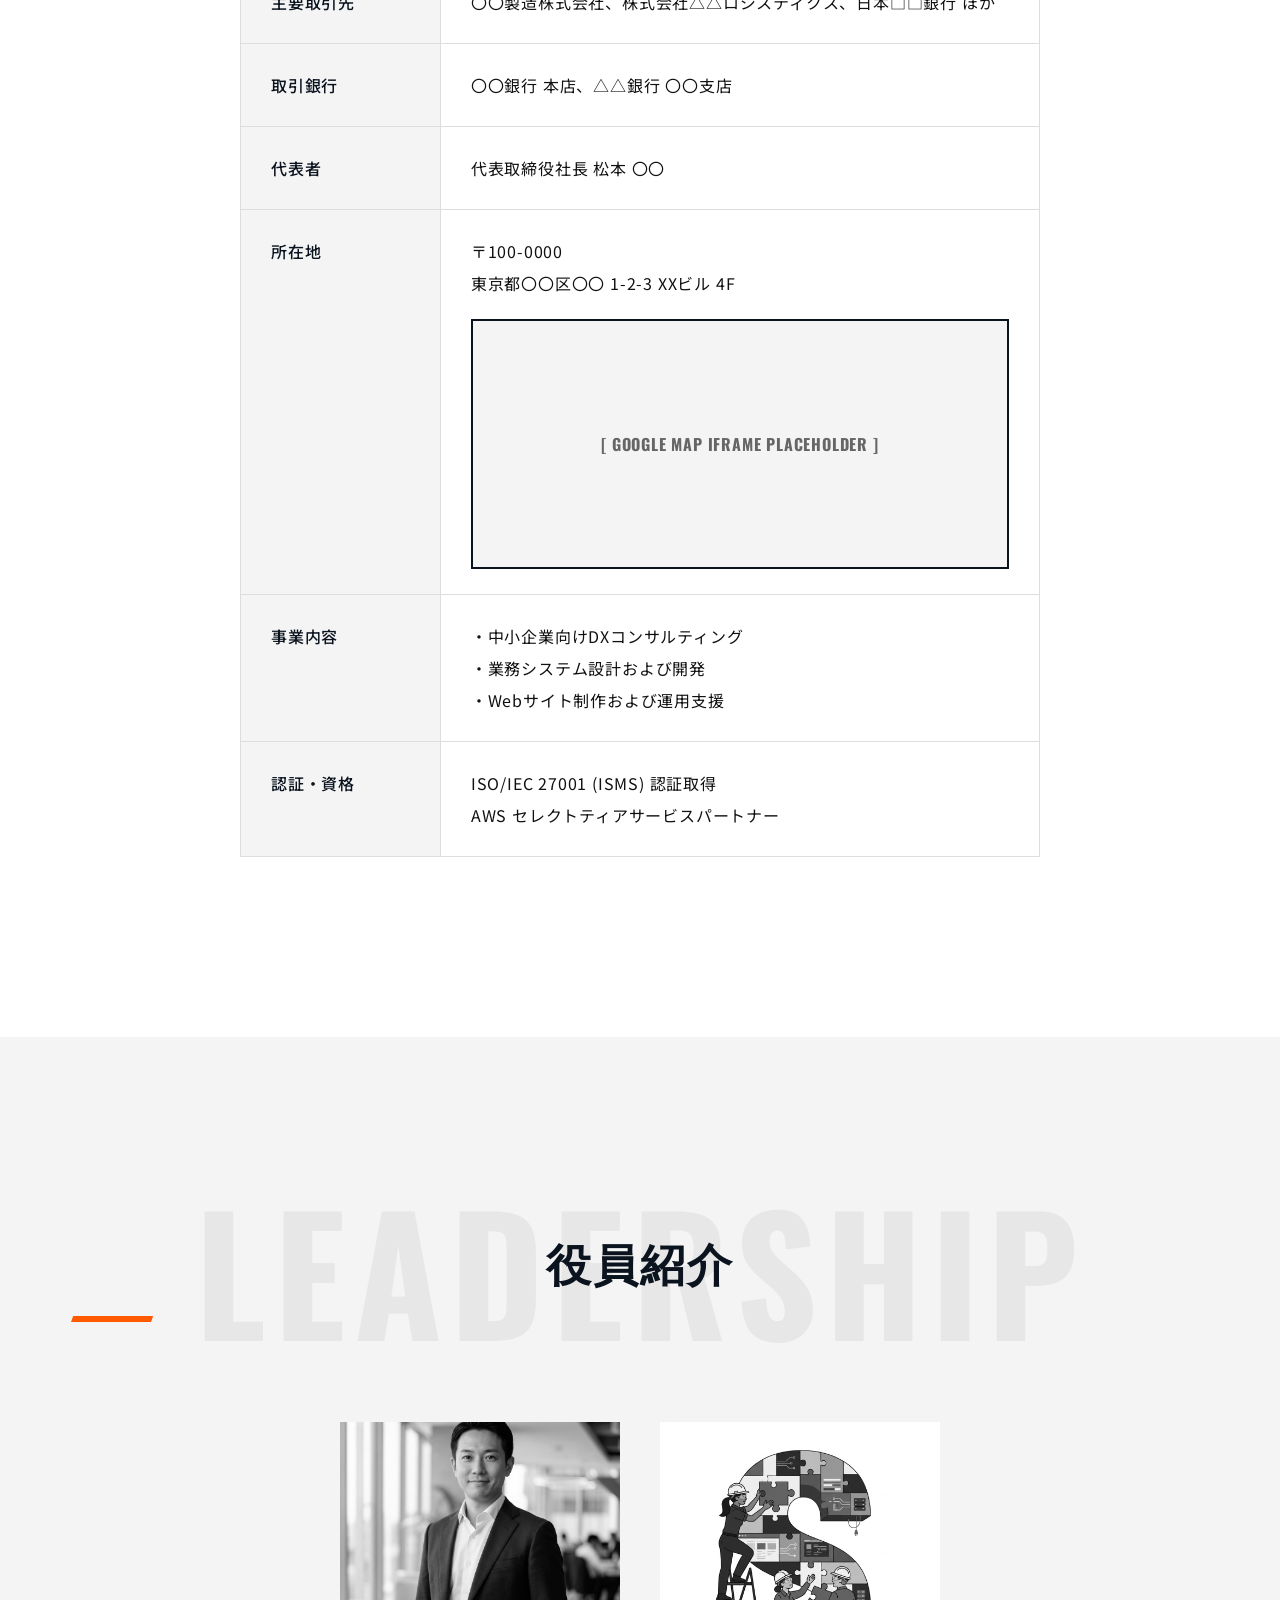
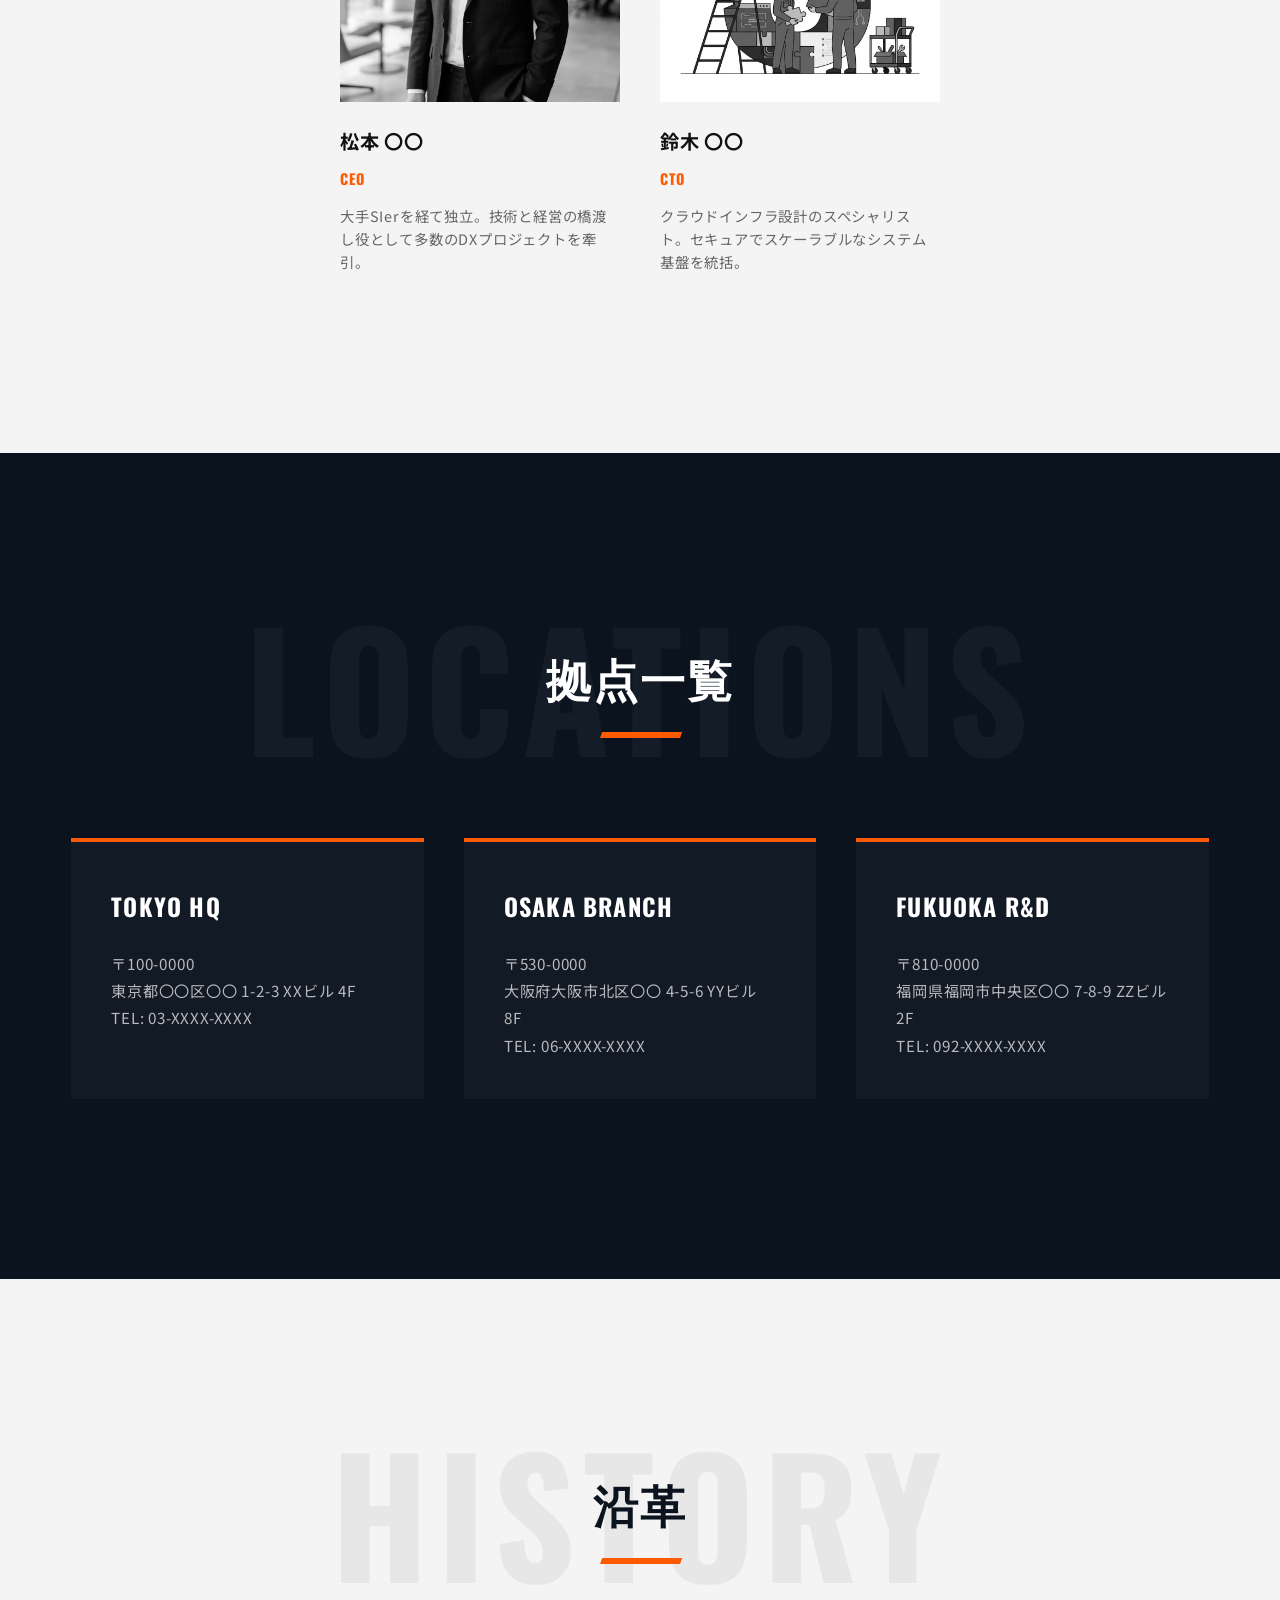
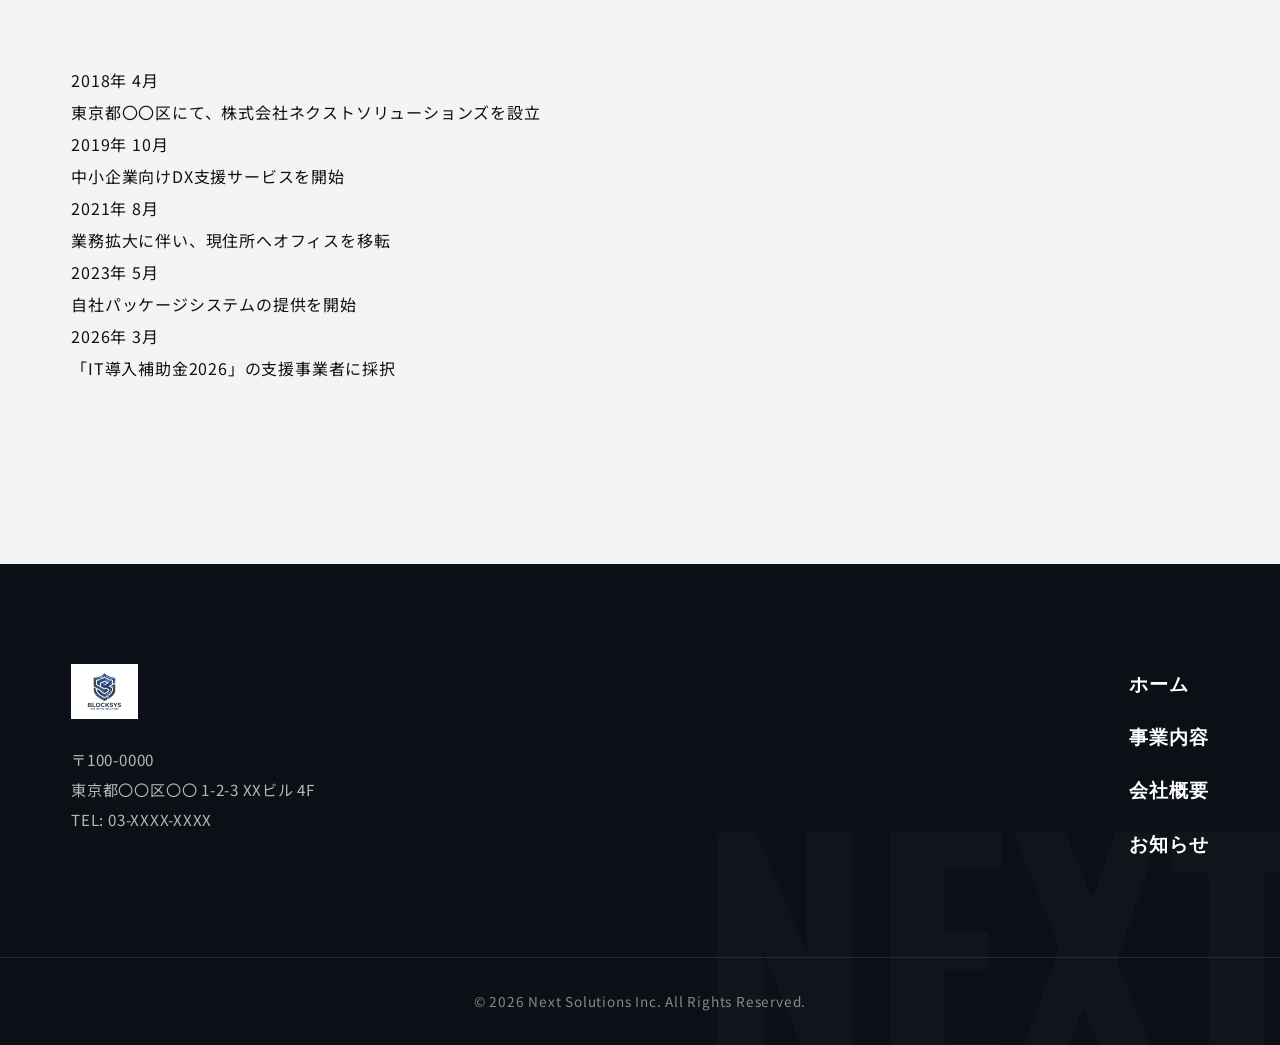
==== commit 90e5829f: "4" ====
--- a/company.html
+++ b/company.html
@@ -5,16 +5,40 @@
     <meta name="viewport" content="width=device-width, initial-scale=1.0">
     <title>会社概要 | 株式会社ネクストソリューションズ</title>
     <link rel="stylesheet" href="style.css">
-    <link href="https://fonts.googleapis.com/css2?family=Noto+Sans+JP:wght@400;500;700&family=Noto+Serif+JP:wght@400;700&display=swap" rel="stylesheet">
+    <link href="https://fonts.googleapis.com/css2?family=Montserrat:wght@700;900&family=Noto+Sans+JP:wght@400;500;700;900&family=Oswald:wght@500;700&display=swap" rel="stylesheet">
     <style>
+        :root {
+            --accent-color: #FF5A00; /* インダストリアル・オレンジ */
+            --bg-dark: #0B131F; /* ディープ・ネイビー */
+            --text-main: #111111;
+            --font-en: 'Oswald', sans-serif;
+        }
         .fade-in-up {
             opacity: 0;
-            transform: translateY(30px);
-            transition: opacity 0.8s ease-out, transform 0.8s ease-out;
+            transform: translateY(40px) scale(0.98);
+            transition: opacity 1s cubic-bezier(0.16, 1, 0.3, 1), transform 1s cubic-bezier(0.16, 1, 0.3, 1);
         }
         .fade-in-up.is-visible {
             opacity: 1;
-            transform: translateY(0);
+            transform: translateY(0) scale(1);
+        }
+        .fade-in-left {
+            opacity: 0;
+            transform: translateX(-40px) scale(0.98);
+            transition: opacity 1s cubic-bezier(0.16, 1, 0.3, 1), transform 1s cubic-bezier(0.16, 1, 0.3, 1);
+        }
+        .fade-in-left.is-visible {
+            opacity: 1;
+            transform: translateX(0) scale(1);
+        }
+        .fade-in-right {
+            opacity: 0;
+            transform: translateX(40px) scale(0.98);
+            transition: opacity 1s cubic-bezier(0.16, 1, 0.3, 1), transform 1s cubic-bezier(0.16, 1, 0.3, 1);
+        }
+        .fade-in-right.is-visible {
+            opacity: 1;
+            transform: translateX(0) scale(1);
         }
 
         /* 大きい画面での左右の余白を調整し、コンテンツ幅を広げる */
@@ -23,6 +47,27 @@
             width: 92% !important;
             margin-left: auto !important;
             margin-right: auto !important;
+        }
+
+        /* ボタンのモダン化 */
+        .btn-primary {
+            background: var(--accent-color) !important;
+            border-radius: 0 !important;
+            font-family: var(--font-en) !important;
+            box-shadow: none !important;
+            border: none !important;
+            position: relative;
+            overflow: hidden;
+            z-index: 1;
+            color: #fff !important;
+        }
+        .btn-primary::before {
+            content: ''; position: absolute; top: 0; left: -100%; width: 100%; height: 100%;
+            background: var(--bg-dark); transition: left 0.4s cubic-bezier(0.165, 0.84, 0.44, 1);
+            z-index: -1; transform: skewX(-15deg); transform-origin: bottom left;
+        }
+        .btn-primary:hover::before {
+            left: 0; transform: skewX(0);
         }
     </style>
 </head>
@@ -96,9 +141,9 @@
     <section class="message section-padding">
         <div class="container">
             <h2 class="section-title text-center fade-in-up">代表挨拶<span>Message</span></h2>
-            <div class="message-inner fade-in-up">
-                <div class="message-image">
-                    <img src="images/image_5.jpg" alt="代表取締役社長 松本">
+            <div class="message-inner hover-target fade-in-up">
+                <div class="message-image" style="overflow: hidden;">
+                    <img src="images/image_5.jpg" alt="代表取締役社長 松本" class="img-grayscale">
                 </div>
                 <div class="message-text">
                     <h3 class="message-catch">「技術」が主役ではない。<br>人が活きるためのDXを。</h3>
@@ -129,6 +174,18 @@
                         <td>10,000,000円</td>
                     </tr>
                     <tr>
+                        <th>従業員数</th>
+                        <td>120名（2026年4月現在）</td>
+                    </tr>
+                    <tr>
+                        <th>主要取引先</th>
+                        <td>〇〇製造株式会社、株式会社△△ロジスティクス、日本□□銀行 ほか</td>
+                    </tr>
+                    <tr>
+                        <th>取引銀行</th>
+                        <td>〇〇銀行 本店、△△銀行 〇〇支店</td>
+                    </tr>
+                    <tr>
                         <th>代表者</th>
                         <td>代表取締役社長 松本 〇〇</td>
                     </tr>
@@ -136,8 +193,10 @@
                         <th>所在地</th>
                         <td>
                             〒100-0000<br>
-                            東京都〇〇区〇〇 1-2-3 XXビル 4F<br>
-                            <a href="#" class="map-link">Google Mapで見る</a>
+                            東京都〇〇区〇〇 1-2-3 XXビル 4F
+                            <div style="margin-top: 20px; border: 2px solid var(--color-primary); height: 250px; background-color: var(--color-bg-light); display: flex; align-items: center; justify-content: center; font-family: var(--font-en); font-weight: 700; color: var(--color-text-light);">
+                                [ GOOGLE MAP IFRAME PLACEHOLDER ]
+                            </div>
                         </td>
                     </tr>
                     <tr>
@@ -148,8 +207,56 @@
                             ・Webサイト制作および運用支援
                         </td>
                     </tr>
+                    <tr>
+                        <th>認証・資格</th>
+                        <td>ISO/IEC 27001 (ISMS) 認証取得<br>AWS セレクトティアサービスパートナー</td>
+                    </tr>
                 </tbody>
             </table>
+        </div>
+    </section>
+
+    <section class="leadership section-padding bg-light">
+        <div class="container text-center">
+            <h2 class="section-title fade-in-up">役員紹介<span>Leadership</span></h2>
+            <div class="leadership-grid" style="display: flex; justify-content: center; gap: 40px; flex-wrap: wrap; margin-top: 40px;">
+                <div class="leader-item hover-target fade-in-up" style="width: 280px; text-align: left;">
+                    <div style="width: 100%; aspect-ratio: 1/1; background: #EBE5E0; border-radius: 0; margin-bottom: 20px; overflow: hidden;">
+                        <img src="images/image_5.jpg" alt="代表取締役" class="img-grayscale">
+                    </div>
+                    <h3 style="font-size: 1.2rem; margin-bottom: 5px;">松本 〇〇</h3>
+                    <p style="color: var(--accent-color); font-weight: bold; font-size: 0.9rem; margin-bottom: 10px; font-family: var(--font-en);">CEO</p>
+                    <p style="font-size: 0.9rem; color: #666; line-height: 1.6;">大手SIerを経て独立。技術と経営の橋渡し役として多数のDXプロジェクトを牽引。</p>
+                </div>
+                <div class="leader-item hover-target fade-in-up" style="transition-delay: 0.2s; width: 280px; text-align: left;">
+                    <div style="width: 100%; aspect-ratio: 1/1; background: #EBE5E0; border-radius: 0; margin-bottom: 20px; overflow: hidden;">
+                        <img src="images/image_3.jpg" alt="CTO" class="img-grayscale">
+                    </div>
+                    <h3 style="font-size: 1.2rem; margin-bottom: 5px;">鈴木 〇〇</h3>
+                    <p style="color: var(--accent-color); font-weight: bold; font-size: 0.9rem; margin-bottom: 10px; font-family: var(--font-en);">CTO</p>
+                    <p style="font-size: 0.9rem; color: #666; line-height: 1.6;">クラウドインフラ設計のスペシャリスト。セキュアでスケーラブルなシステム基盤を統括。</p>
+                </div>
+            </div>
+        </div>
+    </section>
+
+    <section class="locations section-padding" style="background-color: var(--bg-dark);">
+        <div class="container">
+            <h2 class="section-title text-center fade-in-up" style="color: #fff;">拠点一覧<span style="color: rgba(255,255,255,0.04);">Locations</span></h2>
+            <div style="display: grid; grid-template-columns: repeat(auto-fit, minmax(300px, 1fr)); gap: 40px; margin-top: 60px;">
+                <div class="fade-in-up" style="border-top: 4px solid var(--accent-color); background: rgba(255,255,255,0.03); padding: 40px;">
+                    <h3 style="color: #fff; font-family: var(--font-en); font-size: 1.5rem; letter-spacing: 0.05em; margin-bottom: 20px;">TOKYO HQ</h3>
+                    <p style="color: rgba(255,255,255,0.7); font-size: 0.95rem; line-height: 1.8;">〒100-0000<br>東京都〇〇区〇〇 1-2-3 XXビル 4F<br>TEL: 03-XXXX-XXXX</p>
+                </div>
+                <div class="fade-in-up" style="border-top: 4px solid var(--accent-color); background: rgba(255,255,255,0.03); padding: 40px; transition-delay: 0.2s;">
+                    <h3 style="color: #fff; font-family: var(--font-en); font-size: 1.5rem; letter-spacing: 0.05em; margin-bottom: 20px;">OSAKA BRANCH</h3>
+                    <p style="color: rgba(255,255,255,0.7); font-size: 0.95rem; line-height: 1.8;">〒530-0000<br>大阪府大阪市北区〇〇 4-5-6 YYビル 8F<br>TEL: 06-XXXX-XXXX</p>
+                </div>
+                <div class="fade-in-up" style="border-top: 4px solid var(--accent-color); background: rgba(255,255,255,0.03); padding: 40px; transition-delay: 0.4s;">
+                    <h3 style="color: #fff; font-family: var(--font-en); font-size: 1.5rem; letter-spacing: 0.05em; margin-bottom: 20px;">FUKUOKA R&D</h3>
+                    <p style="color: rgba(255,255,255,0.7); font-size: 0.95rem; line-height: 1.8;">〒810-0000<br>福岡県福岡市中央区〇〇 7-8-9 ZZビル 2F<br>TEL: 092-XXXX-XXXX</p>
+                </div>
+            </div>
         </div>
     </section>
 
@@ -230,13 +337,20 @@
                     }
                 });
             }, { rootMargin: '0px 0px -50px 0px' });
-            document.querySelectorAll('.fade-in-up').forEach(el => observer.observe(el));
+            document.querySelectorAll('.fade-in-up, .fade-in-left, .fade-in-right').forEach(el => observer.observe(el));
 
             // ヘッダーのスクロール連動表示・非表示
             let lastScrollTop = 0;
             const header = document.querySelector('.header');
             window.addEventListener('scroll', () => {
                 let scrollTop = window.pageYOffset || document.documentElement.scrollTop;
+
+                if (scrollTop > 50) {
+                    header.classList.add('scrolled');
+                } else {
+                    header.classList.remove('scrolled');
+                }
+
                 if (scrollTop > lastScrollTop && scrollTop > header.offsetHeight) {
                     header.classList.add('header--hidden');
                 } else {
--- a/style.css
+++ b/style.css
@@ -2,14 +2,15 @@
 
 /* --- 変数定義（BtoB向けのカチッとしたカラーリング） --- */
 :root {
-    --color-primary: #0A192F; /* 濃紺（メインカラー） */
-    --color-accent: #1976D2; /* 落ち着いた青（ボタン等） */
-    --color-text-main: #333333;
+    --color-primary: #0B131F; /* より黒に近いディープネイビー */
+    --color-accent: #FF5A00; /* インダストリアル・オレンジ */
+    --color-text-main: #111111;
     --color-text-light: #666666;
-    --color-bg-light: #F8F9FA;
-    --color-border: #E0E0E0;
+    --color-bg-light: #F4F4f4; /* 無機質なライトグレー */
+    --color-border: #DDDDDD; 
     --font-sans: 'Noto Sans JP', sans-serif;
     --font-serif: 'Noto Serif JP', serif;
+    --font-en: 'Oswald', sans-serif; /* アメリカンで力強いフォント */
     --container-width: 1100px;
 }
 
@@ -25,6 +26,17 @@
 @keyframes spin {
     0% { transform: rotate(0deg); }
     100% { transform: rotate(360deg); }
+}
+
+/* --- スクロール連動フェードインアニメーション --- */
+.fade-in-up {
+    opacity: 0;
+    transform: translateY(30px);
+    transition: opacity 0.8s ease-out, transform 0.8s ease-out;
+}
+.fade-in-up.is-visible {
+    opacity: 1;
+    transform: translateY(0);
 }
 
 /* --- Loading Screen --- */
@@ -60,7 +72,7 @@
     display: block;
     background-color: #fff;
     padding: 10px;
-    border-radius: 8px;
+    border-radius: 0;
 }
 .spinner {
     width: 40px;
@@ -72,6 +84,66 @@
     animation: spin 1s linear infinite;
 }
 
+/* --- 画像ホバーエフェクト（モノクロ→カラー） --- */
+.img-grayscale {
+    filter: grayscale(100%);
+    transition: filter 0.6s cubic-bezier(0.165, 0.84, 0.44, 1), transform 0.6s cubic-bezier(0.165, 0.84, 0.44, 1);
+    width: 100%;
+    height: 100%;
+    object-fit: cover;
+}
+.hover-target:hover .img-grayscale {
+    filter: grayscale(0%);
+    transform: scale(1.05);
+}
+
+/* --- 強力なテキストリンク（矢印付き） --- */
+.link-arrow {
+    display: inline-flex;
+    align-items: center;
+    font-family: var(--font-en);
+    font-size: 1.2rem;
+    font-weight: 700;
+    color: var(--color-primary);
+    text-transform: uppercase;
+    letter-spacing: 0.1em;
+    position: relative;
+    transition: color 0.3s ease;
+    text-decoration: none;
+}
+.link-arrow::after {
+    content: '';
+    display: inline-block;
+    width: 40px;
+    height: 2px;
+    background-color: var(--color-primary);
+    margin-left: 15px;
+    position: relative;
+    transition: width 0.3s ease, background-color 0.3s ease;
+}
+.link-arrow::before {
+    content: '';
+    position: absolute;
+    right: 0;
+    top: 50%;
+    transform: translateY(-50%) rotate(45deg);
+    width: 10px;
+    height: 10px;
+    border-top: 2px solid var(--color-primary);
+    border-right: 2px solid var(--color-primary);
+    transition: border-color 0.3s ease;
+}
+.link-arrow:hover {
+    color: var(--color-accent);
+}
+.link-arrow:hover::after {
+    width: 60px;
+    background-color: var(--color-accent);
+}
+.link-arrow:hover::before {
+    border-color: var(--color-accent);
+}
+
 /* --- リセット & ベース --- */
 * {
     margin: 0;
@@ -82,7 +154,7 @@
 body {
     font-family: var(--font-sans);
     color: var(--color-text-main);
-    line-height: 1.8;
+    line-height: 2.0;
     background-color: #fff;
     letter-spacing: 0.05em;
 }
@@ -114,7 +186,7 @@
 }
 
 .section-padding {
-    padding: 100px 0;
+    padding: 180px 0;
 }
 
 .text-center { text-align: center; }
@@ -123,85 +195,115 @@
 
 /* --- 見出しスタイル --- */
 .section-title {
-    font-family: var(--font-serif);
-    font-size: 2.2rem;
+    font-family: var(--font-en);
+    font-size: 2.8rem;
+    font-weight: 900;
     color: var(--color-primary);
-    margin-bottom: 70px;
+    margin-bottom: 100px;
     position: relative;
     z-index: 1;
     padding-bottom: 15px;
+    letter-spacing: 0.05em;
+    text-transform: uppercase;
 }
 
 .section-title span {
     position: absolute;
-    top: -25px;
-    left: 0;
-    font-family: var(--font-sans);
-    font-size: 4rem;
-    color: var(--color-border);
-    opacity: 0.4;
+    top: 50%;
+    left: 50%;
+    transform: translate(-50%, -50%);
+    font-family: var(--font-en);
+    font-size: 10rem;
+    color: rgba(0,0,0,0.03);
     z-index: -1;
     letter-spacing: 0.05em;
     font-weight: 900;
     pointer-events: none;
     white-space: nowrap;
-}
-
-.section-title.text-center span {
-    left: 50%;
-    transform: translateX(-50%);
-}
-
+    text-transform: uppercase;
+}
+
+.bg-light .section-title span {
+    color: rgba(0,0,0,0.05);
+}
+
+[style*="background-color: var(--bg-dark)"] .section-title span,
+.contact-cta .section-title span,
+.footer .section-title span {
+    color: rgba(255,255,255,0.04);
+}
+
+/* タイトル下の線を斜めカットのブロックに変更し、スピード感を演出 */
 .section-title::after {
     content: '';
     position: absolute;
     bottom: 0;
     left: 0;
-    width: 50px;
-    height: 3px;
-    background: linear-gradient(90deg, var(--color-accent), transparent);
-    border-radius: 2px;
+    width: 80px;
+    height: 6px;
+    background: var(--color-accent);
+    transform: skewX(-20deg);
+    transform-origin: bottom left;
 }
 .text-center.section-title::after {
     left: 50%;
-    transform: translateX(-50%);
-    background: linear-gradient(90deg, transparent, var(--color-accent), transparent);
-    width: 100px;
-}
-
-/* --- ボタン --- */
+    transform: translateX(-50%) skewX(-20deg);
+    width: 80px;
+}
+
+/* --- ボタン（ソリッド＆スワイプアニメーション） --- */
 .btn-primary {
     display: inline-block;
-    background: linear-gradient(135deg, var(--color-accent), #0b5394);
+    background: var(--color-accent);
     color: #fff;
-    padding: 15px 40px;
-    border-radius: 30px;
-    font-weight: 500;
-    transition: all 0.4s cubic-bezier(0.165, 0.84, 0.44, 1);
-    box-shadow: 0 4px 15px rgba(25, 118, 210, 0.3);
+    padding: 18px 50px;
+    border-radius: 0; /* 完全な直角 */
+    font-weight: 700;
+    font-family: var(--font-en);
+    letter-spacing: 0.1em;
+    text-transform: uppercase;
+    position: relative;
+    overflow: hidden;
+    z-index: 1;
     border: none;
+    transition: color 0.4s ease;
+}
+.btn-primary::before {
+    content: '';
+    position: absolute;
+    top: 0;
+    left: -100%;
+    width: 100%;
+    height: 100%;
+    background: var(--color-primary);
+    transition: left 0.4s cubic-bezier(0.165, 0.84, 0.44, 1);
+    z-index: -1;
+    transform: skewX(-15deg);
+    transform-origin: bottom left;
 }
 .btn-primary:hover {
-    background: linear-gradient(135deg, #115293, var(--color-accent));
     color: #fff;
-    transform: translateY(-3px);
-    box-shadow: 0 8px 25px rgba(25, 118, 210, 0.5);
+}
+.btn-primary:hover::before {
+    left: 0;
+    transform: skewX(0);
 }
 
 .btn-outline {
     display: inline-block;
-    border: 1px solid var(--color-primary);
+    border: 2px solid var(--color-primary);
     color: var(--color-primary);
-    padding: 15px 40px;
-    border-radius: 4px;
-    font-weight: 500;
+    padding: 16px 48px;
+    border-radius: 0;
+    font-weight: 700;
+    font-family: var(--font-en);
+    letter-spacing: 0.1em;
+    text-transform: uppercase;
     transition: all 0.4s cubic-bezier(0.165, 0.84, 0.44, 1);
 }
 .btn-outline:hover {
     background-color: var(--color-primary);
     color: #fff;
-    transform: translateY(-2px);
-    box-shadow: 0 4px 6px rgba(10, 25, 47, 0.2);
 }
 
 .btn-large {
@@ -215,14 +317,20 @@
     top: 0;
     left: 0;
     width: 100%;
-    background-color: rgba(255, 255, 255, 0.85);
+    background-color: transparent;
+    border-bottom: none;
+    z-index: 1000;
+    padding: 25px 0;
+    box-shadow: none;
+    transition: all 0.4s ease;
+}
+
+.header.scrolled {
+    background-color: rgba(11, 19, 31, 0.95);
     backdrop-filter: blur(10px);
     -webkit-backdrop-filter: blur(10px);
-    border-bottom: 1px solid var(--color-border);
-    z-index: 1000;
     padding: 15px 0;
-    box-shadow: 0 2px 10px rgba(0, 0, 0, 0.05);
-    transition: transform 0.3s ease;
+    box-shadow: 0 4px 20px rgba(0, 0, 0, 0.5);
 }
 
 .header--hidden {
@@ -239,7 +347,7 @@
     font-family: var(--font-serif);
     font-size: 1.5rem;
     font-weight: 700;
-    color: var(--color-primary);
+    color: #fff;
 }
 
 .logo img {
@@ -262,18 +370,44 @@
 }
 
 .global-nav ul li a {
-    color: var(--color-text-main);
+    color: #fff;
     font-weight: 500;
     font-size: 0.95rem;
+    font-family: var(--font-en);
+    letter-spacing: 0.1em;
+    text-transform: uppercase;
+    transition: color 0.3s ease;
+}
+
+.global-nav ul li a:hover {
+    color: var(--color-accent);
 }
 
 .btn-contact-header {
-    background-color: var(--color-accent);
+    background-color: transparent;
+    border: 2px solid #fff;
     color: #fff;
-    padding: 10px 20px;
-    border-radius: 3px;
+    padding: 12px 25px;
+    border-radius: 0;
     font-size: 0.9rem;
     font-weight: bold;
+    font-family: var(--font-en);
+    letter-spacing: 0.05em;
+    text-transform: uppercase;
+    transition: all 0.3s ease;
+}
+.btn-contact-header:hover {
+    background-color: var(--color-accent);
+    border-color: var(--color-accent);
+}
+.header.scrolled .btn-contact-header {
+    background-color: var(--color-accent);
+    border-color: var(--color-accent);
+}
+.header.scrolled .btn-contact-header:hover {
+    background-color: #fff;
+    color: var(--color-primary);
+}
 }
 
 .menu-toggle {
@@ -288,7 +422,7 @@
     min-height: 500px;
     display: flex;
     align-items: center;
-    margin-top: 70px; /* ヘッダーの高さ分 */
+    margin-top: 0; /* ヘッダーの透過背景に合わせて画像を上端まで広げる */
 }
 
 .fv-bg {
@@ -319,7 +453,7 @@
     left: 0;
     width: 100%;
     height: 100%;
-    background: linear-gradient(to right, rgba(10, 25, 47, 0.9) 0%, rgba(10, 25, 47, 0.4) 100%);
+    background: linear-gradient(to right, rgba(11, 19, 31, 0.9) 0%, rgba(11, 19, 31, 0.4) 100%);
     z-index: -1;
 }
 
@@ -407,7 +541,7 @@
 .category {
     font-size: 0.8rem;
     padding: 3px 12px;
-    border-radius: 20px;
+    border-radius: 0;
     margin-right: 20px;
     flex-shrink: 0;
 }
@@ -430,7 +564,7 @@
     background-color: #fff;
     padding: 40px 30px;
     border: 1px solid rgba(0,0,0,0.03);
-    border-radius: 12px;
+    border-radius: 0;
     text-align: center;
     box-shadow: 0 5px 15px rgba(0, 0, 0, 0.05);
     transition: transform 0.5s cubic-bezier(0.165, 0.84, 0.44, 1), box-shadow 0.5s cubic-bezier(0.165, 0.84, 0.44, 1);
@@ -442,7 +576,7 @@
     content: '';
     position: absolute;
     top: 0; left: 0; width: 100%; height: 4px;
-    background: linear-gradient(90deg, var(--color-accent), #4fc3f7);
+    background: var(--color-accent);
     transform: scaleX(0);
     transform-origin: left;
     transition: transform 0.4s ease;
@@ -464,10 +598,14 @@
 .service-icon img {
     width: 80px;
     height: 80px;
+    transition: transform 0.5s ease;
+}
+.service-card:hover .service-icon img {
+    transform: scale(1.1);
 }
 
 .service-card h3 {
-    font-family: var(--font-serif);
+    font-family: var(--font-en);
     font-size: 1.4rem;
     color: var(--color-primary);
     margin-bottom: 15px;
@@ -490,7 +628,7 @@
 .feature-item {
     background-color: #fff;
     padding: 40px 30px;
-    border-radius: 8px;
+    border-radius: 0;
     border-top: 5px solid var(--color-accent);
     box-shadow: 0 4px 15px rgba(0,0,0,0.05);
     position: relative;
@@ -509,7 +647,7 @@
 }
 
 .feature-item h3 {
-    font-family: var(--font-serif);
+    font-family: var(--font-en);
     font-size: 1.3rem;
     color: var(--color-primary);
     margin-bottom: 20px;
@@ -517,6 +655,104 @@
     margin-top: 10px;
 }
 
+/* --- Numbers (数字で見る) --- */
+.numbers-grid {
+    display: flex;
+    justify-content: space-around;
+    align-items: flex-start;
+    margin-top: 80px;
+    padding-bottom: 20px; /* 余白を詰める */
+    position: relative;
+}
+
+/* 背景のドットパターン装飾を追加して空間の寂しさを解消 */
+.numbers-grid::before {
+    content: '';
+    position: absolute;
+    top: -20px;
+    left: 0;
+    width: 100%;
+    height: 100%;
+    background-image: radial-gradient(var(--color-border) 1.5px, transparent 1.5px);
+    background-size: 30px 30px;
+    z-index: -2;
+    opacity: 0.6;
+}
+
+.number-item {
+    background-color: transparent;
+    padding: 40px 20px;
+    border-radius: 0;
+    text-align: center;
+    box-shadow: none;
+    border: none;
+    transition: transform 0.5s cubic-bezier(0.2, 0.8, 0.2, 1);
+    flex: 0 0 30%;
+    position: relative;
+    z-index: 1;
+}
+
+.number-item::after {
+    display: none; /* 背面の丸いぼかしを削除し、ソリッドに */
+}
+
+/* 高さをずらしてリズミカルに（アシンメトリー配置） */
+.number-item:nth-child(1) { margin-top: 0; }
+.number-item:nth-child(2) { margin-top: 80px; } /* ずらし幅を少し減らす */
+.number-item:nth-child(3) { margin-top: 40px; }  /* ずらし幅を少し減らす */
+
+.number-item:hover {
+    transform: translateY(-15px);
+}
+
+/* ホバー時に背面の円を少し大きく・濃くするインタラクション */
+.number-item:hover::after {
+    transform: translate(-50%, -50%) scale(1.1);
+    background: linear-gradient(135deg, rgba(230, 126, 34, 0.08), rgba(243, 156, 18, 0.15));
+    box-shadow: 0 0 60px rgba(243, 156, 18, 0.4);
+}
+
+.number-title {
+    font-size: 1.2rem;
+    font-weight: 700;
+    color: var(--color-primary);
+    margin-bottom: 5px;
+    letter-spacing: 0.15em;
+    position: relative;
+    display: inline-block;
+}
+
+/* タイトルの上に小さなアクセントの線を追加 */
+.number-title::before {
+    content: '';
+    position: absolute;
+    top: -15px;
+    left: 50%;
+    transform: translateX(-50%);
+    width: 30px;
+    height: 2px;
+    background-color: var(--color-accent);
+}
+
+.number-value {
+    font-family: var(--font-en);
+    font-size: 11rem; /* 桁違いの大きさに */
+    font-weight: 700;
+    color: var(--color-primary); /* グラデーションをやめてネイビー単色に */
+    line-height: 1;
+    margin-top: 10px;
+    letter-spacing: -0.05em;
+}
+
+.number-value .unit {
+    font-family: var(--font-sans);
+    font-size: 1.2rem;
+    font-weight: 500;
+    -webkit-text-fill-color: var(--color-text-light); /* グラデーションを解除して元の色に */
+    margin: 0 5px;
+    vertical-align: baseline;
+}
+
 /* --- Case Study (導入事例) --- */
 .case-grid {
     display: grid;
@@ -528,7 +764,7 @@
     display: flex;
     flex-direction: column;
     background-color: #fff;
-    border-radius: 8px;
+    border-radius: 0;
     overflow: hidden;
     box-shadow: 0 4px 15px rgba(0,0,0,0.05);
     color: var(--color-text-main);
@@ -549,12 +785,6 @@
     height: 240px;
 }
 
-.case-image img {
-    width: 100%;
-    height: 100%;
-    object-fit: cover;
-    transition: transform 0.5s ease;
-}
 
 .case-content {
     padding: 30px;
@@ -569,7 +799,7 @@
     color: var(--color-text-light);
     font-size: 0.8rem;
     padding: 4px 12px;
-    border-radius: 4px;
+    border-radius: 0;
     margin-bottom: 15px;
     align-self: flex-start;
 }
@@ -610,7 +840,7 @@
     width: 100%;
     height: 100%;
     border: 2px solid var(--color-accent);
-    border-radius: 8px;
+    border-radius: 0;
     z-index: -1;
     transition: transform 0.4s ease;
 }
@@ -618,7 +848,7 @@
     transform: translate(10px, 10px);
 }
 .company-image img {
-    border-radius: 8px;
+    border-radius: 0;
     box-shadow: 0 10px 30px rgba(0,0,0,0.1);
 }
 
@@ -636,34 +866,76 @@
 
 /* --- Contact CTA --- */
 .contact-cta {
-    background-color: var(--color-primary);
+    background: var(--color-accent); /* オレンジベタ塗りで超強烈なインパクト */
     color: #fff;
-    padding: 80px 0;
+    padding: 120px 0;
+    position: relative;
+    overflow: hidden;
+}
+
+.contact-cta::before {
+    content: 'CONTACT';
+    position: absolute;
+    top: 50%;
+    left: 50%;
+    transform: translate(-50%, -50%);
+    font-size: 20vw;
+    font-weight: 900;
+    color: rgba(0,0,0,0.05); /* 黒の透かし */
+    font-family: var(--font-en);
+    z-index: 0;
+    line-height: 1;
+}
+
+.contact-cta .container {
+    position: relative;
+    z-index: 1;
 }
 
 .contact-cta h2 {
-    font-family: var(--font-serif);
-    font-size: 2rem;
-    margin-bottom: 15px;
+    font-family: var(--font-en);
+    font-size: 2.8rem;
+    margin-bottom: 20px;
+    font-weight: 700;
 }
 
 .contact-cta p {
-    margin-bottom: 30px;
+    font-size: 1.1rem;
+    margin-bottom: 40px;
+    opacity: 0.8;
 }
 
 /* --- Footer --- */
 .footer {
-    background-color: var(--color-primary);
+    background-color: #0b1016; /* より深い黒 */
     color: rgba(255, 255, 255, 0.7);
-    padding: 80px 0 30px;
+    padding: 100px 0 30px;
     font-size: 0.95rem;
+    position: relative;
+    overflow: hidden;
+}
+
+.footer::after {
+    content: 'NEXT';
+    position: absolute;
+    bottom: -4vw;
+    right: -2vw;
+    font-size: 24vw;
+    font-weight: 900;
+    color: rgba(255,255,255,0.02);
+    z-index: 0;
+    line-height: 1;
+    font-family: var(--font-en);
+    pointer-events: none;
 }
 
 .footer-inner {
     display: flex;
     justify-content: space-between;
     align-items: flex-start;
-    margin-bottom: 60px;
+    margin-bottom: 80px;
+    position: relative;
+    z-index: 1;
 }
 
 .footer-info p {
@@ -680,7 +952,7 @@
     width: auto;
     background-color: #fff;
     padding: 8px 15px;
-    border-radius: 4px;
+    border-radius: 0;
 }
 
 .footer-links {
@@ -689,16 +961,21 @@
 }
 
 .footer-links a {
-    color: rgba(255, 255, 255, 0.7);
+    color: #fff;
+    font-size: 1.2rem;
+    font-weight: 700;
+    font-family: var(--font-en);
     display: inline-block;
     margin-bottom: 15px;
     position: relative;
     transition: color 0.3s ease, transform 0.3s ease;
+    text-transform: uppercase;
+    letter-spacing: 0.05em;
 }
 
 .footer-links a:hover {
-    color: #fff;
-    transform: translateX(5px);
+    color: var(--color-accent);
+    transform: translateX(10px);
 }
 
 .footer-copy {
@@ -720,6 +997,19 @@
     }
     .features-grid, .case-grid {
         grid-template-columns: 1fr;
+    }
+    .numbers-grid {
+        flex-direction: column;
+        align-items: center;
+        gap: 80px;
+        margin-top: 50px;
+        padding-bottom: 0;
+    }
+    .number-item { width: 100%; }
+    .number-item:nth-child(1),
+    .number-item:nth-child(2),
+    .number-item:nth-child(3) {
+        margin-top: 0; /* タブレット以下ではずらしを解除 */
     }
     .flow-list {
         flex-wrap: wrap;
@@ -747,7 +1037,7 @@
         display: block;
         width: 100%;
         height: 2px;
-        background-color: var(--color-primary);
+        background-color: #fff;
         position: absolute;
         left: 0;
         transition: all 0.3s ease;
@@ -823,6 +1113,10 @@
     .fv-catch { font-size: 2.2rem; }
     .service-grid { grid-template-columns: 1fr; }
     
+    .number-value {
+        font-size: 8rem;
+    }
+
     .news-list a {
         flex-direction: column;
         align-items: flex-start;
@@ -832,9 +1126,9 @@
     }
 
     /* スマホ表示でのデザイン微調整 */
+    .section-title { font-size: 2rem; }
     .section-title span {
-        font-size: 3rem;
-        top: -15px;
+        font-size: 4.5rem;
     }
     .company-image::before,
     .service-row-image::before {
@@ -860,7 +1154,7 @@
     .footer-links a {
         margin-bottom: 0;
         padding: 10px;
-        border-radius: 4px;
+        border-radius: 0;
         display: block;
         background-color: rgba(255, 255, 255, 0.05);
     }
@@ -876,21 +1170,22 @@
 
 /* --- Page Header (下層ページのメインビジュアル) --- */
 .page-header {
-    margin-top: 70px; /* ヘッダーの高さ分 */
+    margin-top: 0; /* ヘッダーの透過背景に合わせて画像を上端まで広げる */
     background-color: var(--color-primary);
-    background-image: linear-gradient(rgba(10, 25, 47, 0.9), rgba(10, 25, 47, 0.8)), url('https://via.placeholder.com/1920x400/1A2530/ffffff?text=Company+Header');
+    background-image: linear-gradient(rgba(11, 19, 31, 0.9), rgba(11, 19, 31, 0.8)), url('https://via.placeholder.com/1920x400/0B131F/ffffff?text=Company+Header');
     background-size: cover;
     background-position: center;
-    padding: 80px 0;
+    padding: 150px 0 80px; /* ヘッダーが被る分、上の余白を多めに取る */
     text-align: center;
     color: #fff;
 }
 
 .page-title {
-    font-family: var(--font-serif);
+    font-family: var(--font-en);
     font-size: 2.5rem;
     letter-spacing: 0.1em;
     animation: fadeUp 1s cubic-bezier(0.2, 0.8, 0.2, 1) forwards;
+    text-transform: uppercase;
 }
 
 .page-title span {
@@ -904,7 +1199,7 @@
 
 /* --- パンくずリスト --- */
 .breadcrumb {
-    background-color: #f4f4f4;
+    background-color: var(--color-bg-light);
     padding: 12px 0;
     font-size: 0.85rem;
 }
@@ -945,7 +1240,7 @@
 }
 
 .message-catch {
-    font-family: var(--font-serif);
+    font-family: var(--font-en);
     font-size: 1.6rem;
     color: var(--color-primary);
     line-height: 1.5;
@@ -987,7 +1282,7 @@
 
 .profile-table th {
     width: 25%;
-    background-color: #f9fafb;
+    background-color: var(--color-bg-light);
     font-weight: 500;
     color: var(--color-primary);
 }
@@ -1003,7 +1298,7 @@
 /* --- レスポンシブ追加 (下層ページ) --- */
 @media screen and (max-width: 768px) {
     .page-header {
-        padding: 50px 0;
+        padding: 120px 0 50px;
     }
     .page-title {
         font-size: 2rem;
@@ -1040,8 +1335,8 @@
 .service-row {
     display: flex;
     align-items: center;
-    gap: 60px;
-    margin-bottom: 100px;
+    gap: 0;
+    margin-bottom: 150px;
 }
 
 .service-row:last-child {
@@ -1054,7 +1349,7 @@
 }
 
 .service-row-image {
-    flex: 1;
+    flex: 0 0 55%;
     position: relative;
     z-index: 1;
 }
@@ -1066,7 +1361,7 @@
     width: 100%;
     height: 100%;
     background-color: var(--color-accent);
-    border-radius: 8px;
+    border-radius: 0;
     z-index: -1;
     transition: transform 0.4s ease;
 }
@@ -1074,12 +1369,24 @@
     transform: translate(-10px, -10px);
 }
 .service-row-image img {
-    border-radius: 8px;
+    border-radius: 0;
     box-shadow: 0 10px 30px rgba(0,0,0,0.1);
 }
 
 .service-row-text {
-    flex: 1;
+    flex: 0 0 55%;
+    margin-left: -10%;
+    background: #fff;
+    padding: 60px;
+    box-shadow: 0 20px 40px rgba(0,0,0,0.08);
+    position: relative;
+    z-index: 2;
+    border-top: 4px solid var(--color-accent);
+}
+
+.service-row.reverse .service-row-text {
+    margin-left: 0;
+    margin-right: -10%;
 }
 
 .service-num {
@@ -1111,7 +1418,7 @@
     flex: 1;
     background-color: #fff;
     padding: 50px 25px 30px;
-    border-radius: 12px;
+    border-radius: 0;
     box-shadow: 0 5px 20px rgba(0, 0, 0, 0.05);
     text-align: center;
     position: relative;
@@ -1146,13 +1453,12 @@
     justify-content: center;
     width: 60px;
     height: 60px;
-    background: linear-gradient(135deg, var(--color-accent), #0b5394);
-    border-radius: 50%;
-    font-family: Arial, sans-serif;
+    background: var(--color-primary);
+    border-radius: 0; /* 完全な四角 */
+    font-family: var(--font-en);
     font-size: 1.4rem;
     font-weight: 700;
     color: #fff;
-    box-shadow: 0 5px 15px rgba(25, 118, 210, 0.3);
 }
 
 .flow-item h3 {
@@ -1173,9 +1479,9 @@
 .form-wrapper {
     max-width: 800px;
     margin: 0 auto;
-    background-color: #f9fafb;
+    background-color: var(--color-bg-light);
     padding: 60px;
-    border-radius: 8px;
+    border-radius: 0;
     border: 1px solid var(--color-border);
 }
 
@@ -1204,7 +1510,7 @@
     color: #fff;
     font-size: 0.75rem;
     padding: 2px 8px;
-    border-radius: 3px;
+    border-radius: 0;
     margin-left: 10px;
     vertical-align: middle;
 }
@@ -1213,7 +1519,7 @@
     width: 100%;
     padding: 15px;
     border: 1px solid #ccc;
-    border-radius: 4px;
+    border-radius: 0;
     font-family: inherit;
     font-size: 1rem;
     background-color: #fff;
@@ -1251,6 +1557,10 @@
         gap: 30px;
         margin-bottom: 60px;
     }
+    .service-row-text, .service-row.reverse .service-row-text {
+        margin: -40px 15px 0; /* 画像に少しだけ下から被せる */
+        padding: 30px 20px;
+    }
     .service-num {
         font-size: 2.5rem;
     }
@@ -1260,4 +1570,9 @@
     .form-wrapper {
         padding: 30px 20px;
     }
+    /* Contact Grid */
+    .contact-grid {
+        grid-template-columns: 1fr !important;
+        gap: 40px !important;
+    }
 }
